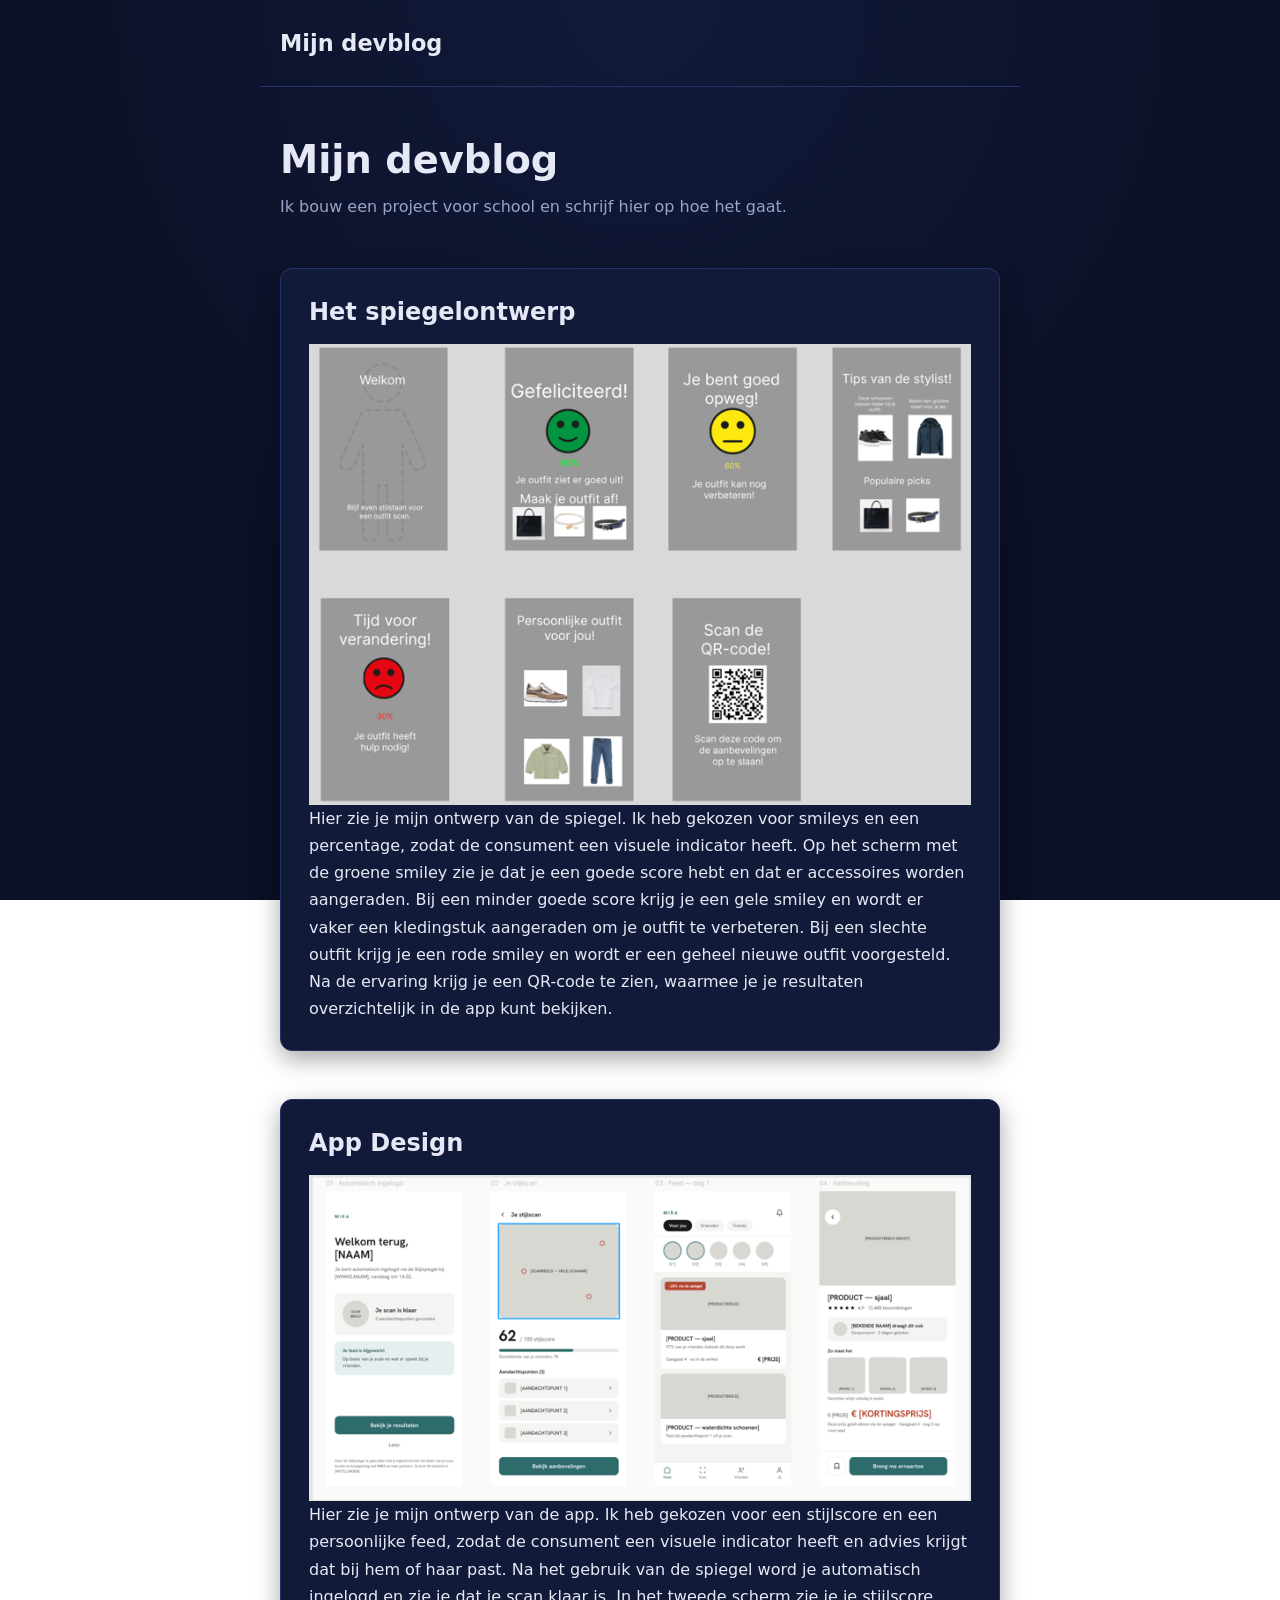
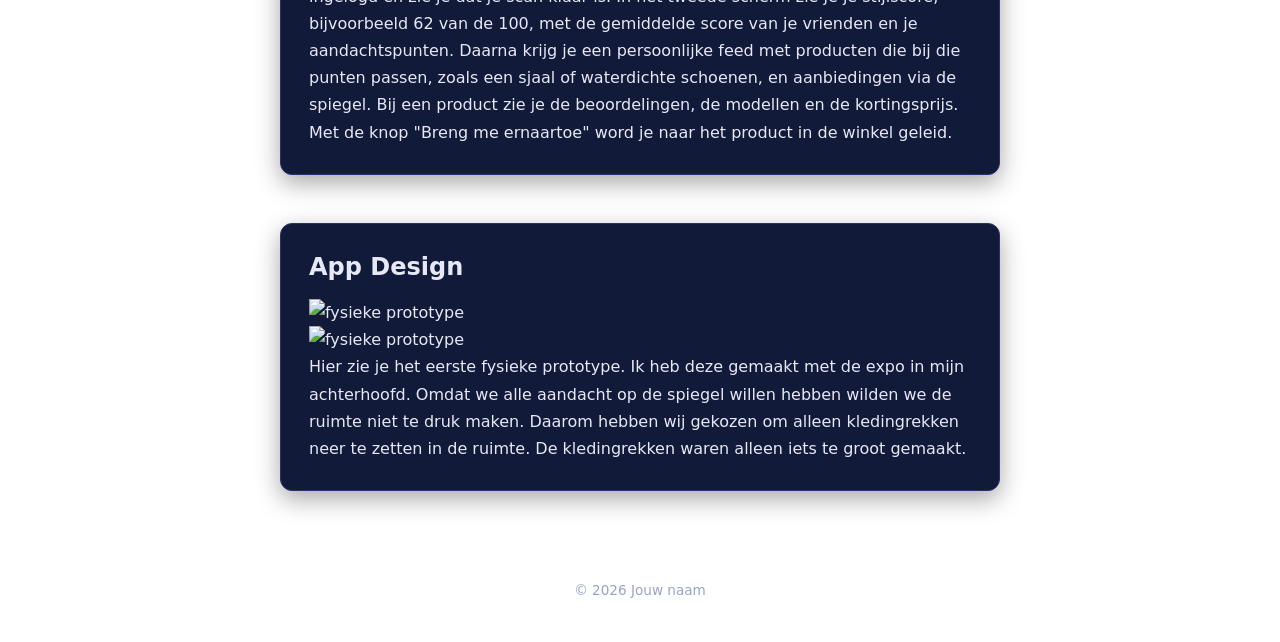
==== index.html @ 8f982e6b "Add app design section with prototype images Added a new section for app design with images and desc" ====
<!DOCTYPE html>
<html lang="nl">
<head>
  <meta charset="UTF-8">
  <meta name="viewport" content="width=device-width,initial-scale=1">
  <title>Mijn devblog</title>
  <link rel="stylesheet" href="style.css">
</head>
<body>
  <div class="topbar">
    <a class="site-title" href="index.html">Mijn devblog</a>
  </div>

  <div class="hero">
    <h1>Mijn devblog</h1>
    <p>Ik bouw een project voor school en schrijf hier op hoe het gaat.</p>
  </div>

  <main>
    <section class="blok">
      <div class="blok-tekst">
        <h2>Het spiegelontwerp</h2>
        <figure>
          <img src="../afbeeldingen/spiegelontwerp.png" alt="Ontwerp van de spiegel met smileys en een percentage" loading="lazy">
        </figure>
        <p>Hier zie je mijn ontwerp van de spiegel. Ik heb gekozen voor smileys en een percentage, zodat de consument een visuele indicator heeft. Op het scherm met de groene smiley zie je dat je een goede score hebt en dat er accessoires worden aangeraden. Bij een minder goede score krijg je een gele smiley en wordt er vaker een kledingstuk aangeraden om je outfit te verbeteren. Bij een slechte outfit krijg je een rode smiley en wordt er een geheel nieuwe outfit voorgesteld. Na de ervaring krijg je een QR-code te zien, waarmee je je resultaten overzichtelijk in de app kunt bekijken.</p>
      </div>
    </section>
  </main>
    <main>
    <section class="blok">
      <div class="blok-tekst">
        <h2>App Design</h2>
        <figure>
          <img src="../afbeeldingen/app-design.png" alt="Ontwerp van app" loading="lazy">
        </figure>
        <p>Hier zie je mijn ontwerp van de app. Ik heb gekozen voor een stijlscore en een persoonlijke feed, zodat de consument een visuele indicator heeft en advies krijgt dat bij hem of haar past.
          Na het gebruik van de spiegel word je automatisch ingelogd en zie je dat je scan klaar is. In het tweede scherm zie je je stijlscore, bijvoorbeeld 62 van de 100, met de gemiddelde score van je vrienden en je aandachtspunten. Daarna krijg je een persoonlijke feed met producten die bij die punten passen, zoals een sjaal of waterdichte schoenen, en aanbiedingen via de spiegel. Bij een product zie je de beoordelingen, de modellen en de kortingsprijs. Met de knop "Breng me ernaartoe" word je naar het product in de winkel geleid.</p>
      </div>
    </section>
  </main>
  <main>
    <section class="blok">
      <div class="blok-tekst">
        <h2>App Design</h2>
        <figure>
          <img src="../afbeeldingen/fyskiekeprototypen.jpg" alt="fysieke prototype" loading="lazy">
          <img src="../afbeeldingen/fyskiekeprototypen2.jpg" alt="fysieke prototype" loading="lazy">
        </figure>
        <p>Hier zie je het eerste fysieke prototype. Ik heb deze gemaakt met de expo in mijn achterhoofd. Omdat we alle aandacht op de spiegel willen hebben wilden we de ruimte niet te druk maken. Daarom hebben wij gekozen om alleen kledingrekken neer te zetten in de ruimte. De kledingrekken waren alleen iets te groot gemaakt.</p>
      </div>
    </section>
  </main>
  
  <footer>© 2026 Jouw naam</footer>
</body>
</html>
---- style.css ----
/* ===== Kleuren (pas hier je thema aan) ===== */
:root {
  --bg: #0b1026;
  --bg-soft: #121a3a;
  --border: #26336b;
  --text: #e6e9f5;
  --muted: #9aa4c7;
  --accent: #6c8cff;
  --accent-hover: #9bb1ff;
  --code-bg: #0a0f22;
  --radius: 12px;
  --shadow: 0 8px 24px rgba(0, 0, 0, 0.35);
}

/* ===== Basis ===== */
* {
  box-sizing: border-box;
}

body {
  margin: 0;
  font-family: "Segoe UI", system-ui, sans-serif;
  line-height: 1.7;
  color: var(--text);
  background: radial-gradient(circle at top, var(--bg-soft), var(--bg) 60%) fixed;
}

a {
  color: var(--accent);
  transition: color 0.2s;
}

a:hover {
  color: var(--accent-hover);
}

h1,
h2 {
  line-height: 1.3;
}

h2 {
  margin-top: 3rem;
  padding-bottom: 0.4rem;
  border-bottom: 1px solid var(--border);
}

main {
  max-width: 760px;
  margin: 2rem auto;
  padding: 0 1.25rem;
}

.date {
  color: var(--muted);
  font-size: 0.85rem;
}

/* ===== Header en footer ===== */
.topbar {
  max-width: 760px;
  margin: 0 auto;
  padding: 1.5rem 1.25rem;
  border-bottom: 1px solid var(--border);
}

.site-title {
  font-size: 1.4rem;
  font-weight: 700;
  color: var(--text);
  text-decoration: none;
}

footer {
  padding: 2.5rem 1rem;
  text-align: center;
  color: var(--muted);
  font-size: 0.85rem;
}

/* ===== Startpagina ===== */
.hero {
  max-width: 760px;
  margin: 3rem auto 1rem;
  padding: 0 1.25rem;
}

.hero h1 {
  margin: 0 0 0.5rem;
  font-size: 2.4rem;
}

.hero p {
  margin: 0;
  color: var(--muted);
}

.postlist {
  max-width: 760px;
  margin: 0 auto;
  padding: 0 1.25rem;
}

.item {
  display: block;
  padding: 1.6rem 0;
  border-bottom: 1px solid var(--border);
  color: var(--text);
  text-decoration: none;
}

.item h2 {
  margin: 0.2rem 0 0.4rem;
  padding: 0;
  border: 0;
  font-size: 1.5rem;
  transition: color 0.2s;
}

.item:hover h2 {
  color: var(--accent-hover);
}

.item p {
  margin: 0;
  color: var(--muted);
}

/* ===== Artikel ===== */
article {
  font-size: 1.1rem;
  line-height: 1.85;
}

article h1 {
  margin: 0.3rem 0 1rem;
  font-size: 2.2rem;
}

article p {
  margin: 1.2rem 0;
}

/* ===== Foto's ===== */
figure {
  margin: 2.5rem 0;
}

figure img {
  display: block;
  width: 100%;
  border: 1px solid var(--border);
  border-radius: var(--radius);
  box-shadow: var(--shadow);
}

figcaption {
  margin-top: 0.6rem;
  text-align: center;
  font-size: 0.85rem;
  font-style: italic;
  color: var(--muted);
}

/* ===== Code en citaten ===== */
code {
  padding: 0.15em 0.4em;
  background: var(--code-bg);
  border-radius: 6px;
  color: #a9c1ff;
  font-family: Consolas, monospace;
  font-size: 0.9em;
}

pre {
  padding: 1rem;
  overflow-x: auto;
  background: var(--code-bg);
  border: 1px solid var(--border);
  border-radius: var(--radius);
}

pre code {
  padding: 0;
  background: none;
}

blockquote {
  margin: 1.5rem 0;
  padding: 0.5rem 1.2rem;
  background: var(--bg-soft);
  border-left: 4px solid var(--accent);
  border-radius: 0 var(--radius) var(--radius) 0;
  color: var(--muted);
}
.blok {
  max-width: 760px;
  margin: 3rem auto;
  background: var(--bg-soft);
  border: 1px solid var(--border);
  border-radius: var(--radius);
  box-shadow: var(--shadow);
  overflow: hidden;
}

.blok figure {
  margin: 0;
}

.blok figure img {
  display: block;
  max-width: 100%
  width: 100%;
  height: auto;
  border: 0;
  border-radius: 0;
  box-shadow: none;
}

.blok-tekst {
  padding: 1.75rem;
}

.blok-tekst h2 {
  margin: 0 0 1rem;
  padding-bottom: 0;
  border-bottom: 0;
}

.blok-tekst p {
  margin: 0;
}
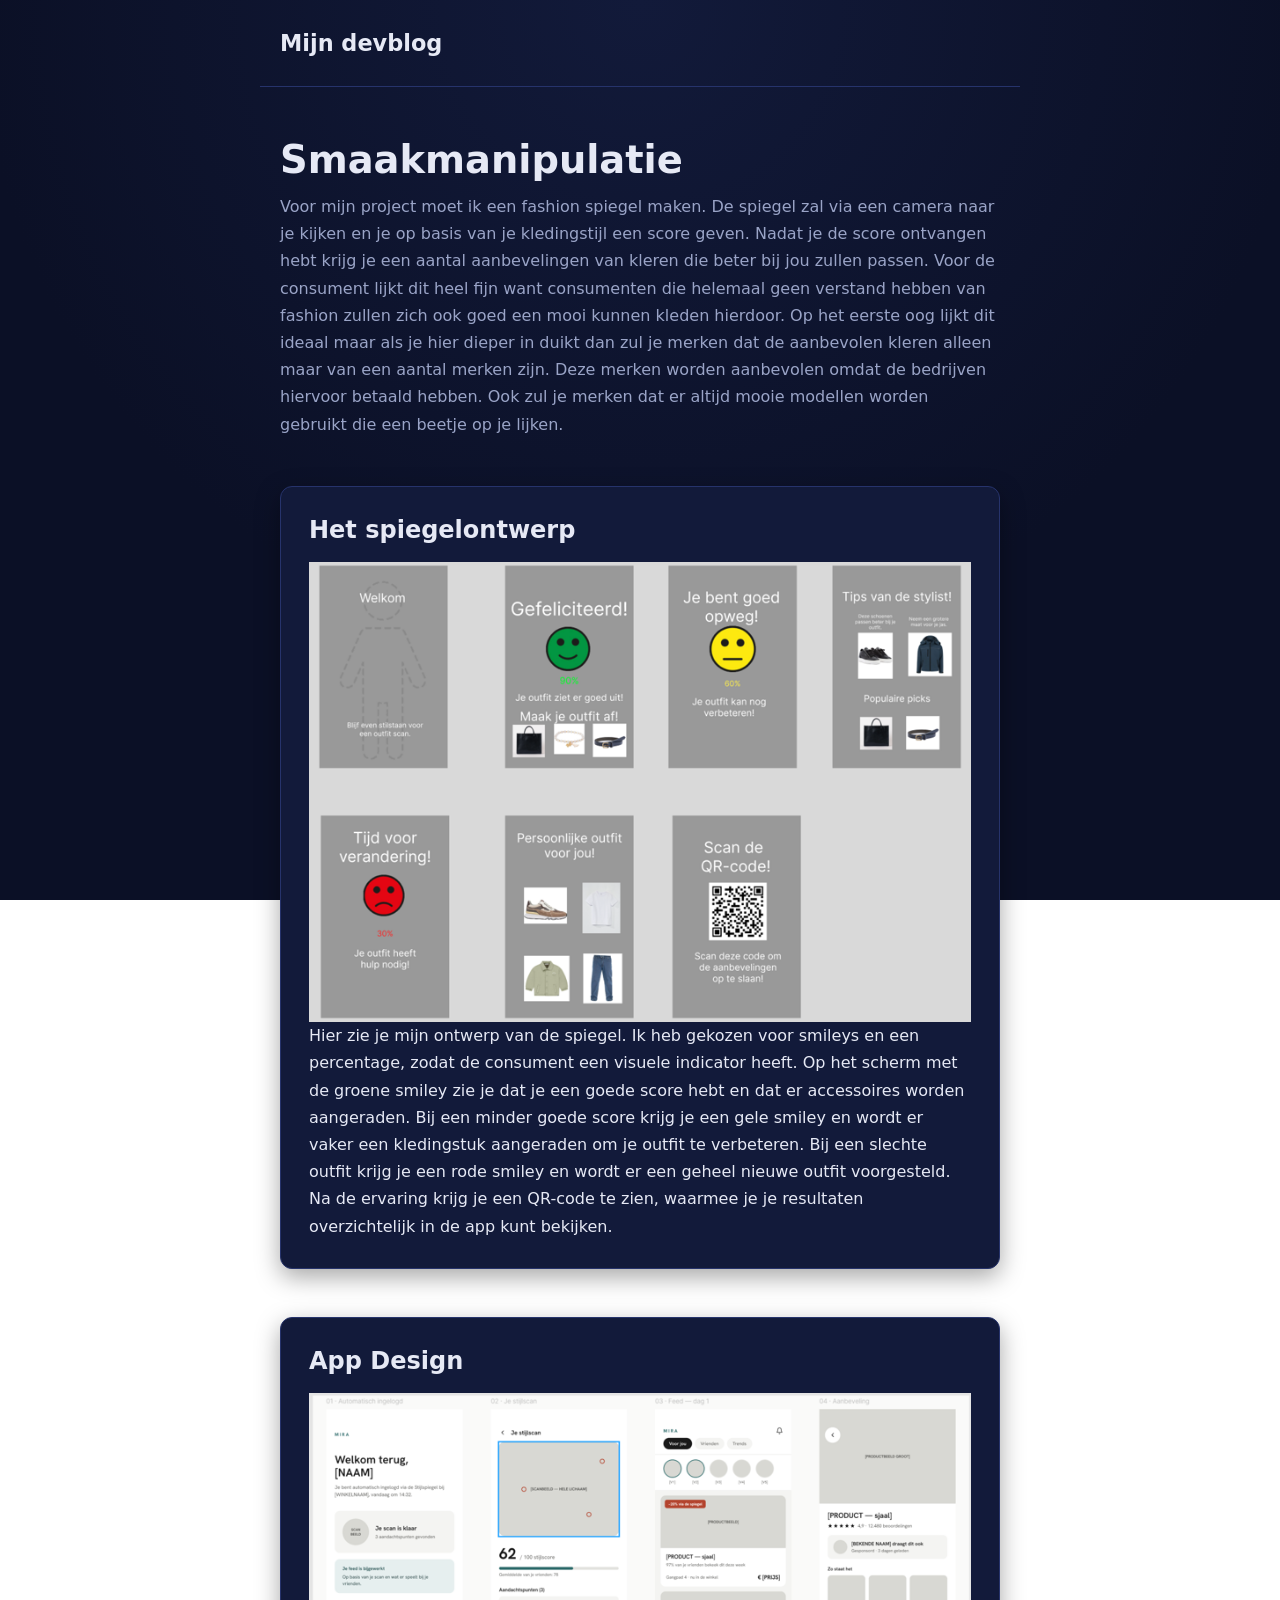
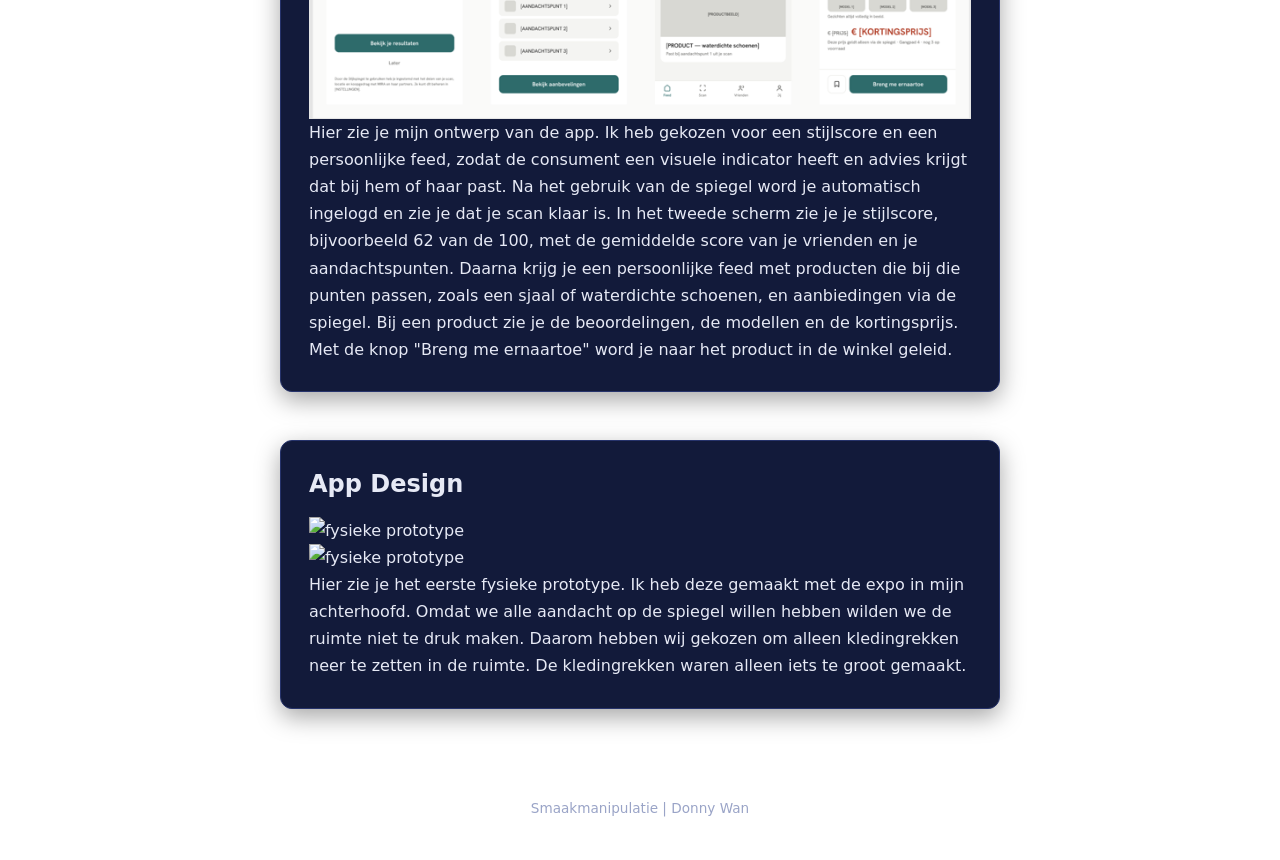
==== commit 95130bce: "Revise title and content for project description Updated the title, main heading, and footer to refl" ====
--- a/index.html
+++ b/index.html
@@ -3,7 +3,7 @@
 <head>
   <meta charset="UTF-8">
   <meta name="viewport" content="width=device-width,initial-scale=1">
-  <title>Mijn devblog</title>
+  <title>Mijn devlog</title>
   <link rel="stylesheet" href="style.css">
 </head>
 <body>
@@ -12,8 +12,8 @@
   </div>
 
   <div class="hero">
-    <h1>Mijn devblog</h1>
-    <p>Ik bouw een project voor school en schrijf hier op hoe het gaat.</p>
+    <h1>Smaakmanipulatie</h1>
+    <p>Voor mijn project moet ik een fashion spiegel maken. De spiegel zal via een camera naar je kijken en je op basis van je kledingstijl een score geven. Nadat je de score ontvangen hebt krijg je een aantal aanbevelingen van kleren die beter bij jou zullen passen. Voor de consument lijkt dit heel fijn want consumenten die helemaal geen verstand hebben van fashion zullen zich ook goed een mooi kunnen kleden hierdoor. Op het eerste oog lijkt dit ideaal maar als je hier dieper in duikt dan zul je merken dat de aanbevolen kleren alleen maar van een aantal merken zijn. Deze merken worden aanbevolen omdat de bedrijven hiervoor betaald hebben. Ook zul je merken dat er altijd mooie modellen worden gebruikt die een beetje op je lijken.</p>
   </div>
 
   <main>
@@ -52,6 +52,6 @@
     </section>
   </main>
   
-  <footer>© 2026 Jouw naam</footer>
+  <footer>Smaakmanipulatie | Donny Wan</footer>
 </body>
 </html>
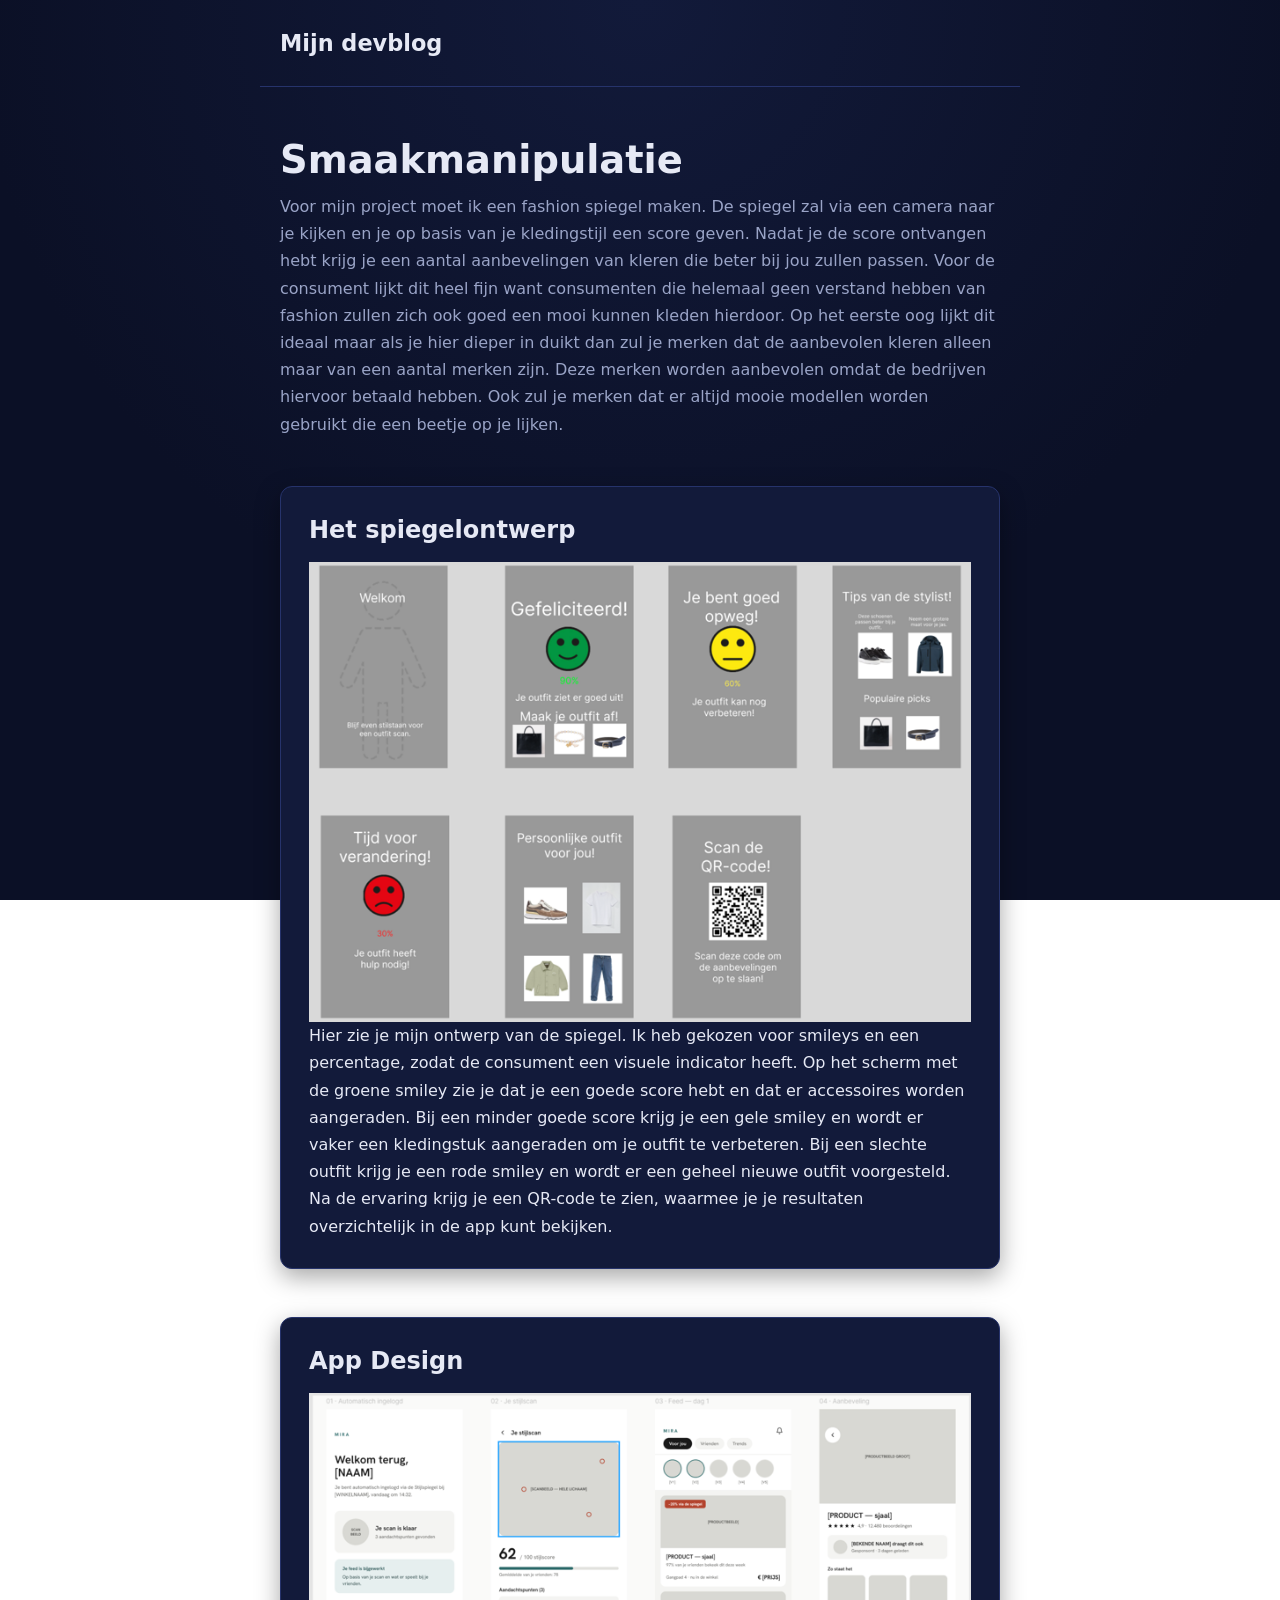
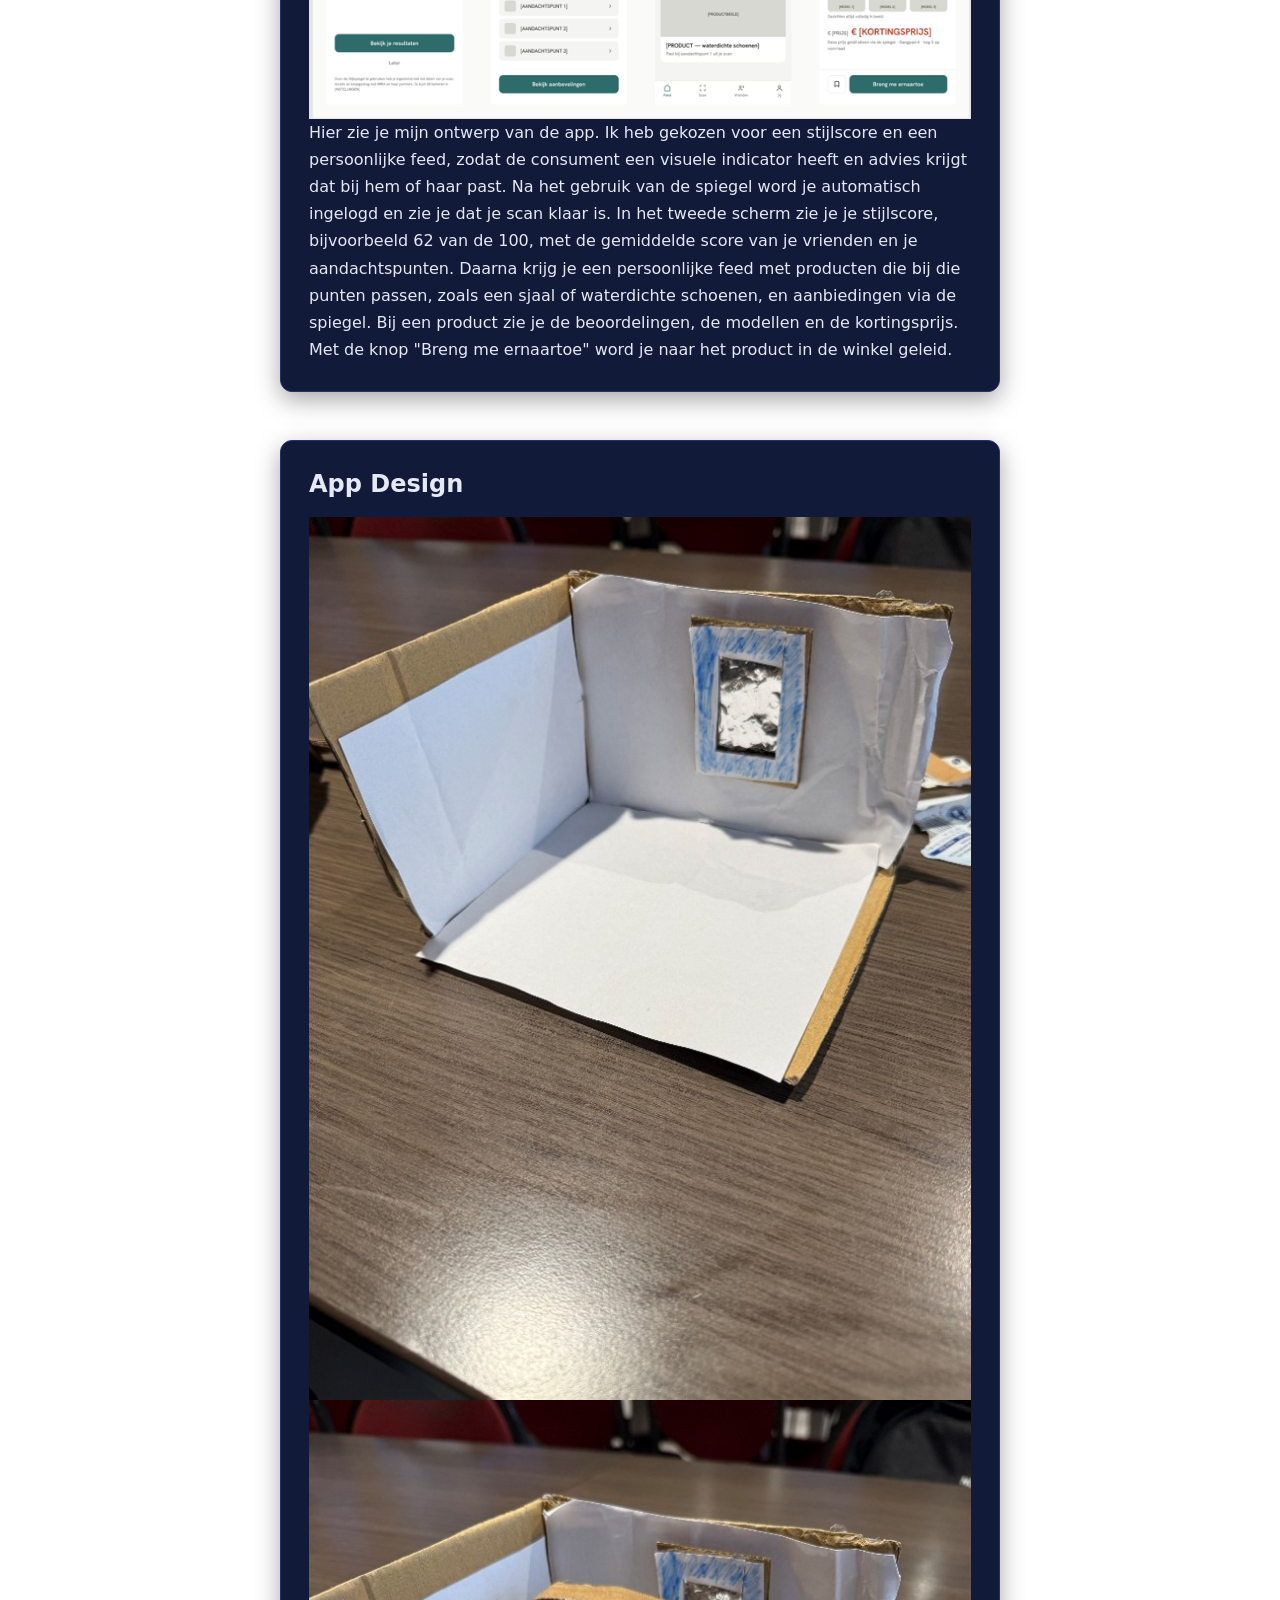
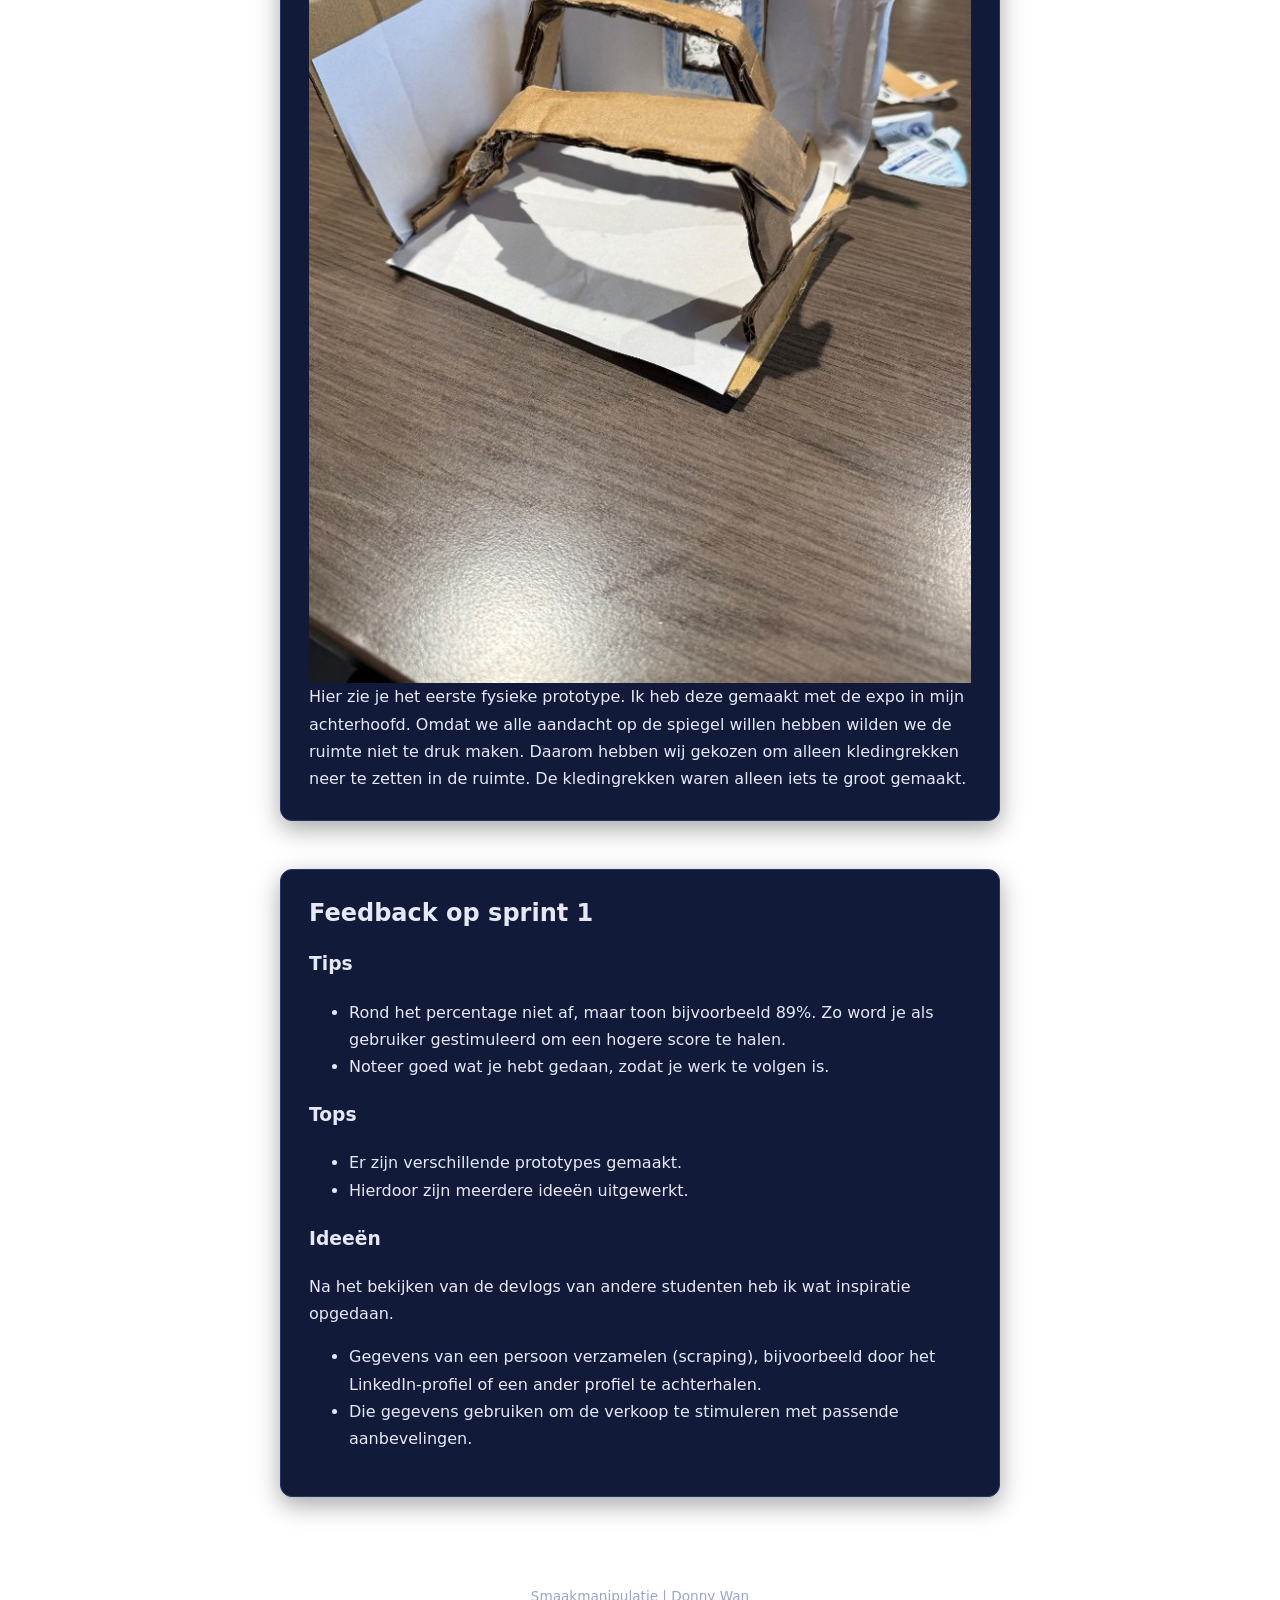
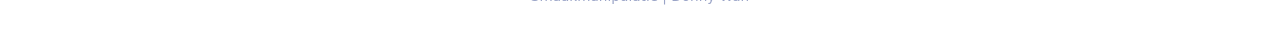
==== commit 1e92daec: "Add feedback section and update images in index.html" ====
--- a/index.html
+++ b/index.html
@@ -44,10 +44,36 @@
       <div class="blok-tekst">
         <h2>App Design</h2>
         <figure>
-          <img src="../afbeeldingen/fyskiekeprototypen.jpg" alt="fysieke prototype" loading="lazy">
-          <img src="../afbeeldingen/fyskiekeprototypen2.jpg" alt="fysieke prototype" loading="lazy">
+          <img src="../afbeeldingen/fysieke-prototype.jpg" alt="fysieke prototype" loading="lazy">
+          <img src="../afbeeldingen/fysieke-prototype2.jpg" alt="fysieke prototype" loading="lazy">
         </figure>
         <p>Hier zie je het eerste fysieke prototype. Ik heb deze gemaakt met de expo in mijn achterhoofd. Omdat we alle aandacht op de spiegel willen hebben wilden we de ruimte niet te druk maken. Daarom hebben wij gekozen om alleen kledingrekken neer te zetten in de ruimte. De kledingrekken waren alleen iets te groot gemaakt.</p>
+      </div>
+    </section>
+  </main>
+  <main>
+    <section class="blok">
+      <div class="blok-tekst">
+        <h2>Feedback op sprint 1</h2>
+
+        <h3>Tips</h3>
+        <ul>
+          <li>Rond het percentage niet af, maar toon bijvoorbeeld 89%. Zo word je als gebruiker gestimuleerd om een hogere score te halen.</li>
+          <li>Noteer goed wat je hebt gedaan, zodat je werk te volgen is.</li>
+        </ul>
+    
+        <h3>Tops</h3>
+        <ul>
+          <li>Er zijn verschillende prototypes gemaakt.</li>
+          <li>Hierdoor zijn meerdere ideeën uitgewerkt.</li>
+        </ul>
+    
+        <h3>Ideeën</h3>
+        <p>Na het bekijken van de devlogs van andere studenten heb ik wat inspiratie opgedaan.</p>
+        <ul>
+          <li>Gegevens van een persoon verzamelen (scraping), bijvoorbeeld door het LinkedIn-profiel of een ander profiel te achterhalen.</li>
+          <li>Die gegevens gebruiken om de verkoop te stimuleren met passende aanbevelingen.</li>
+        </ul>
       </div>
     </section>
   </main>
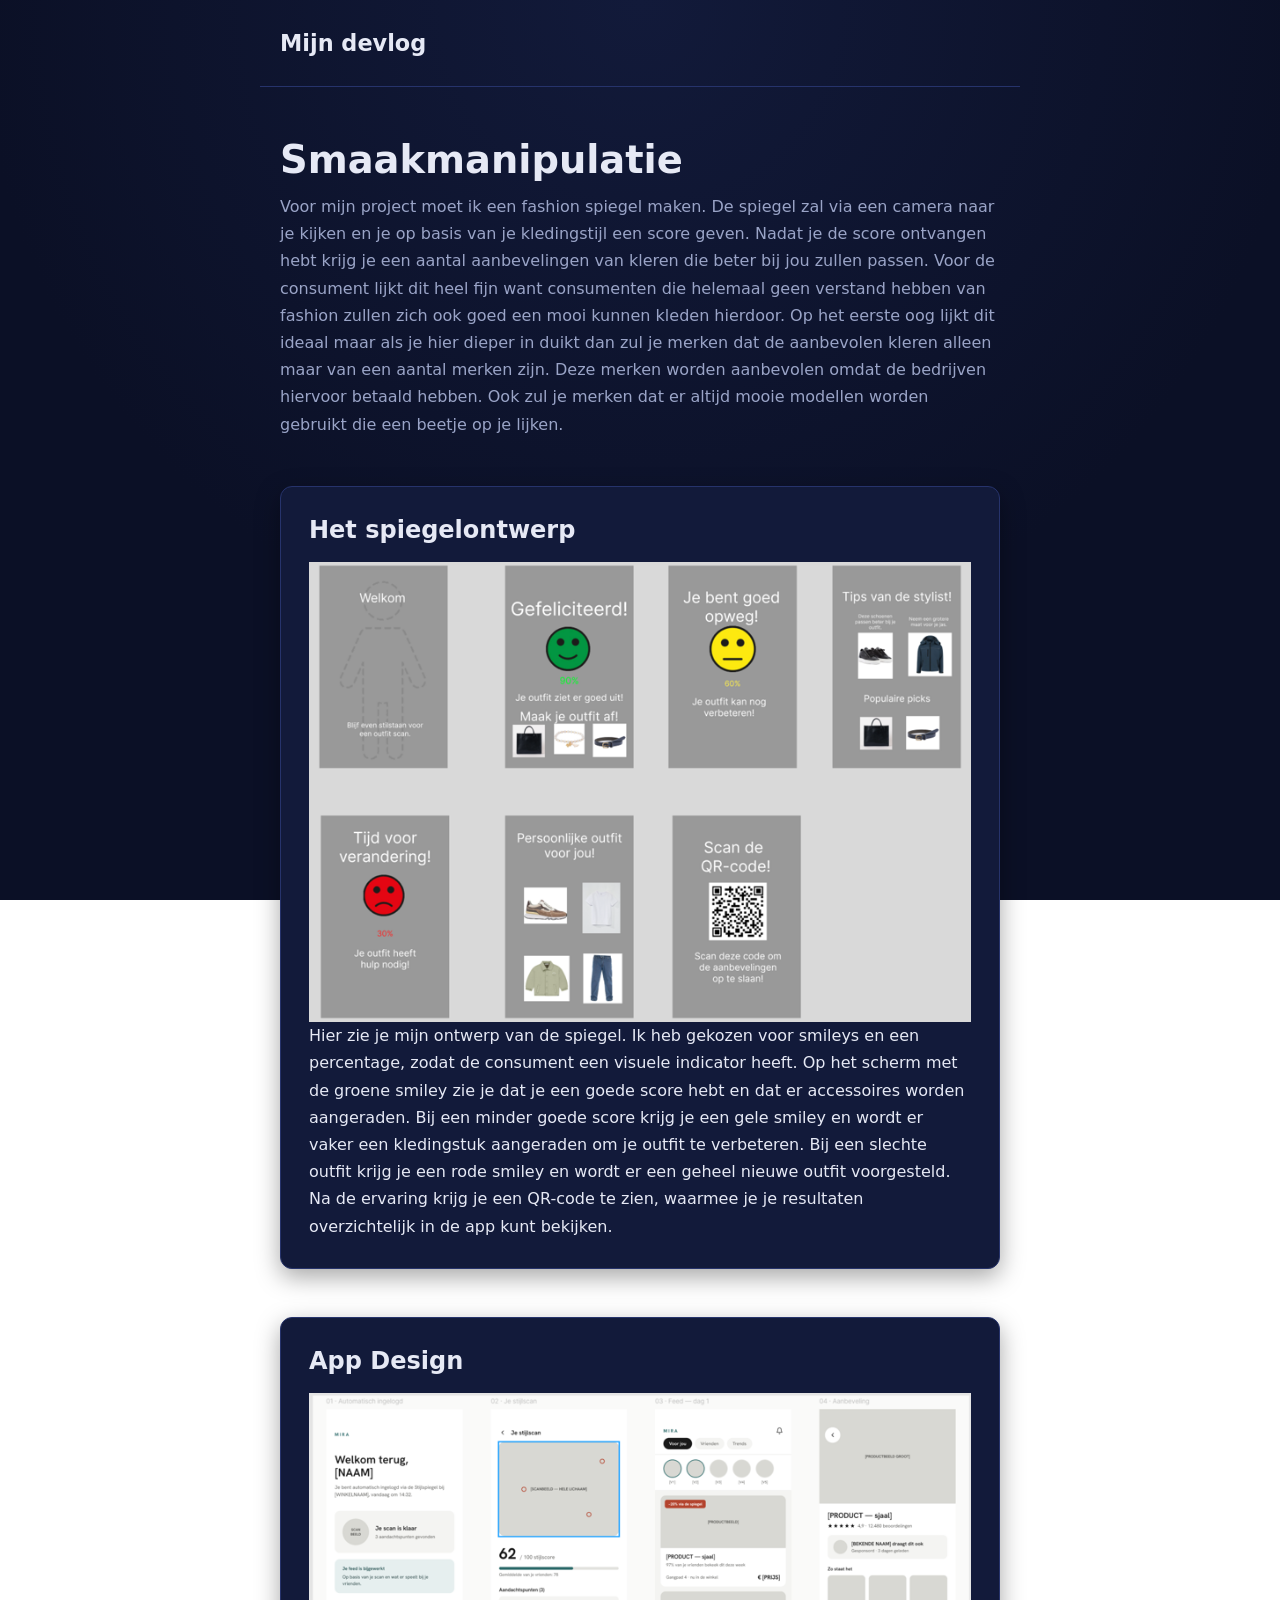
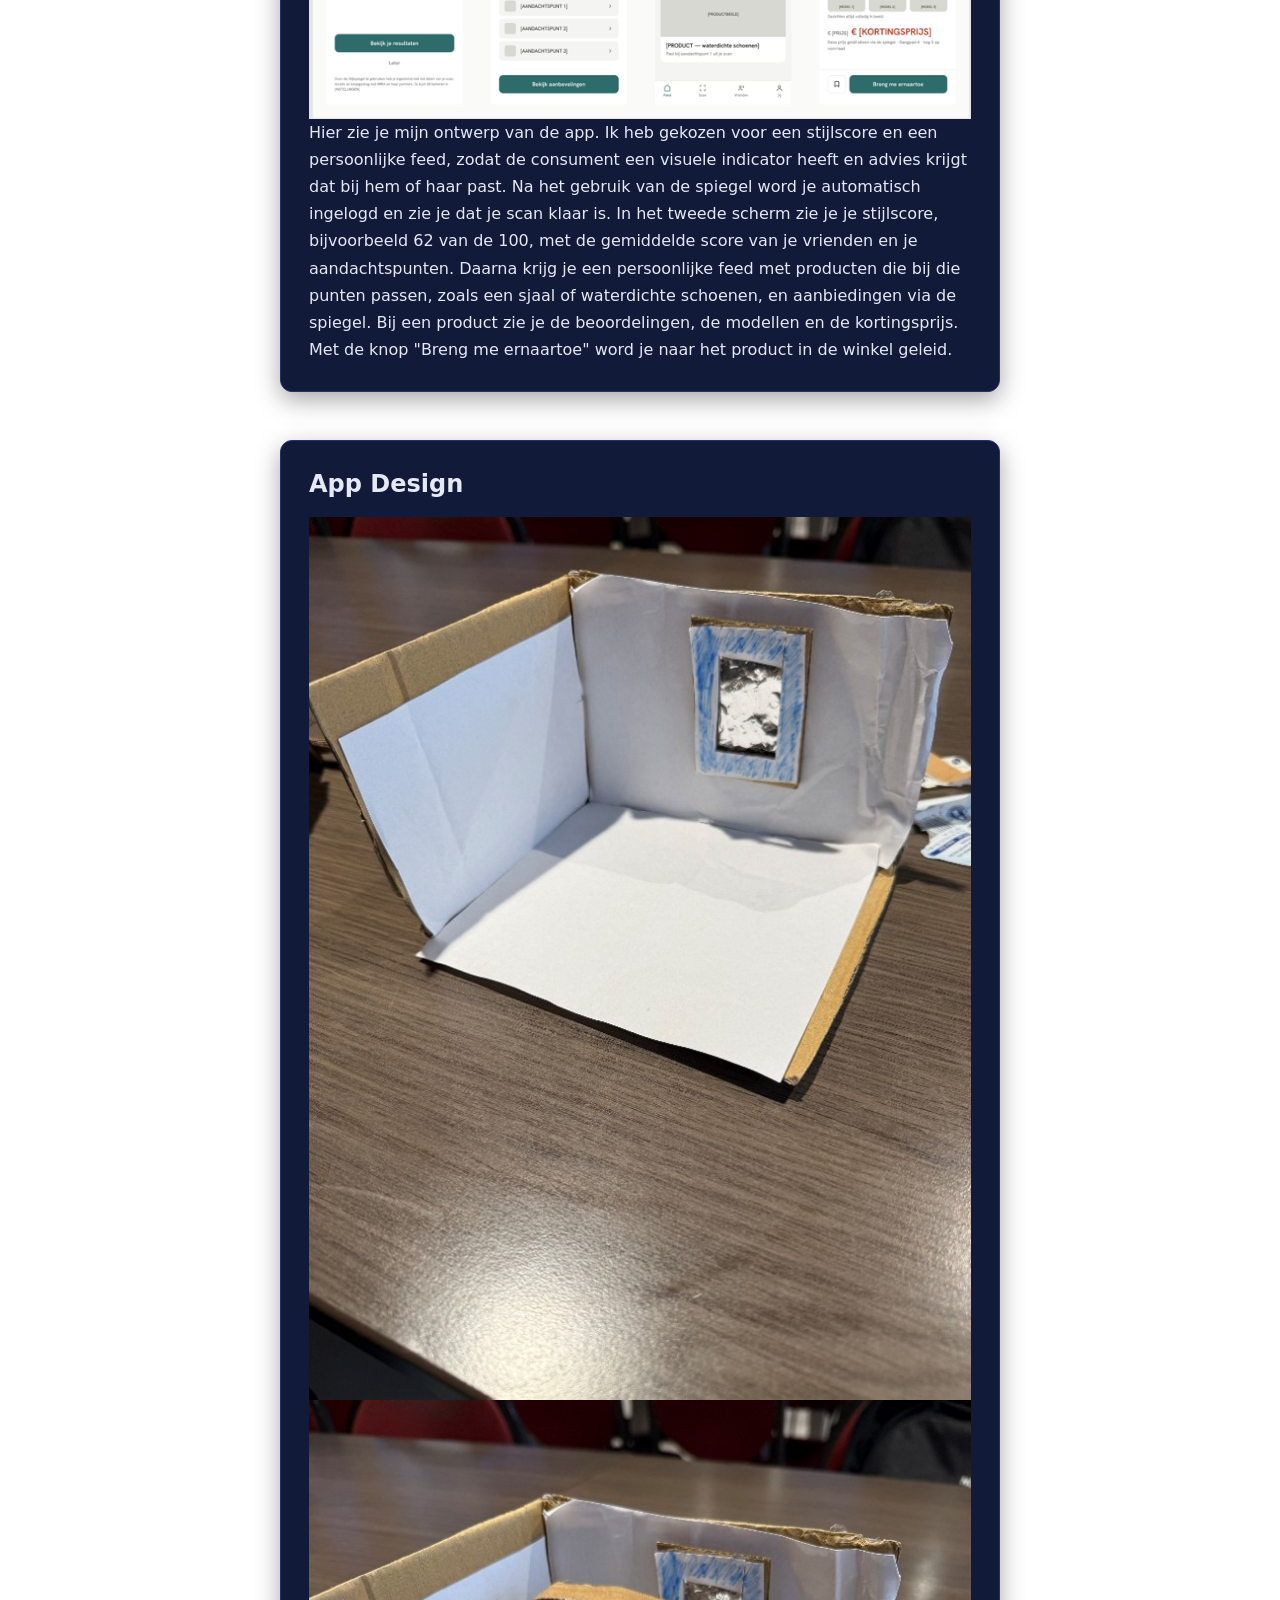
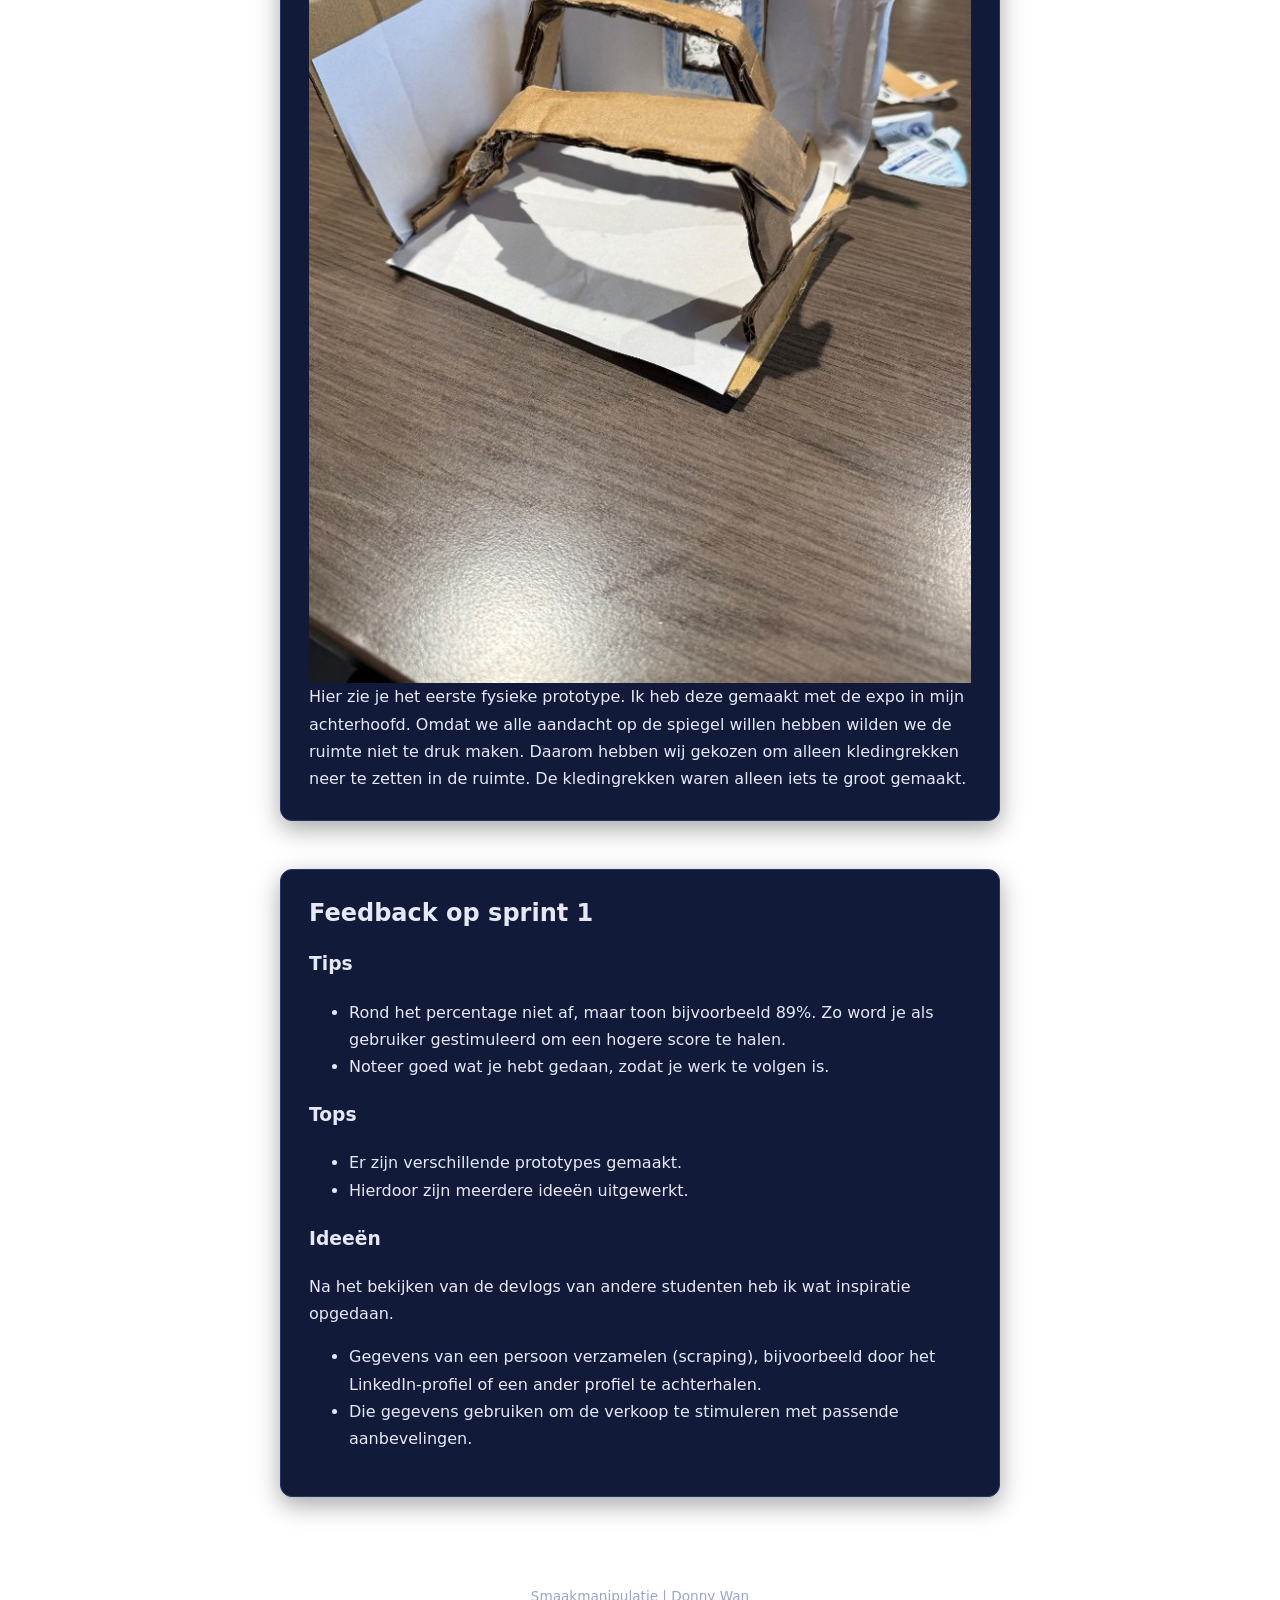
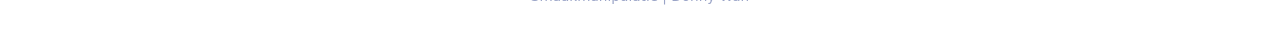
==== commit fab9398a: "Change site title from 'devblog' to 'devlog'" ====
--- a/index.html
+++ b/index.html
@@ -8,7 +8,7 @@
 </head>
 <body>
   <div class="topbar">
-    <a class="site-title" href="index.html">Mijn devblog</a>
+    <a class="site-title" href="index.html">Mijn devlog</a>
   </div>
 
   <div class="hero">
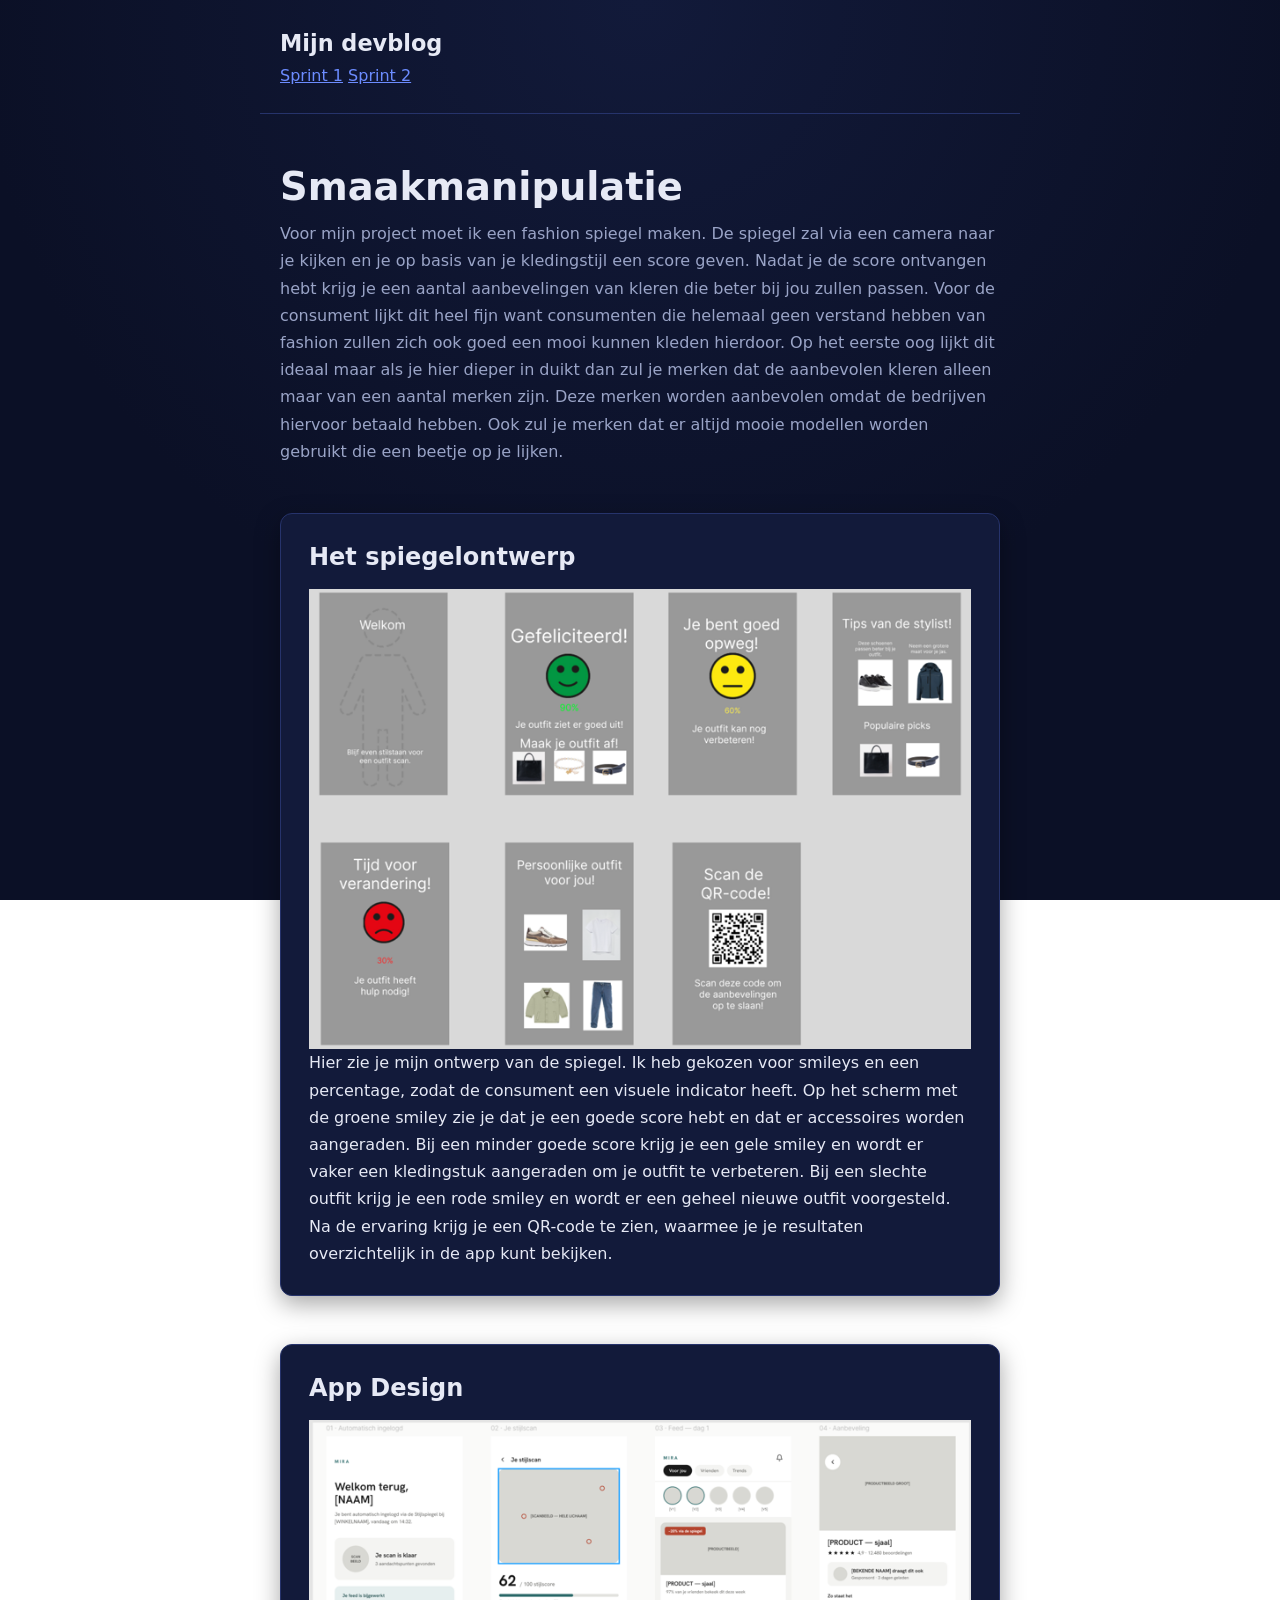
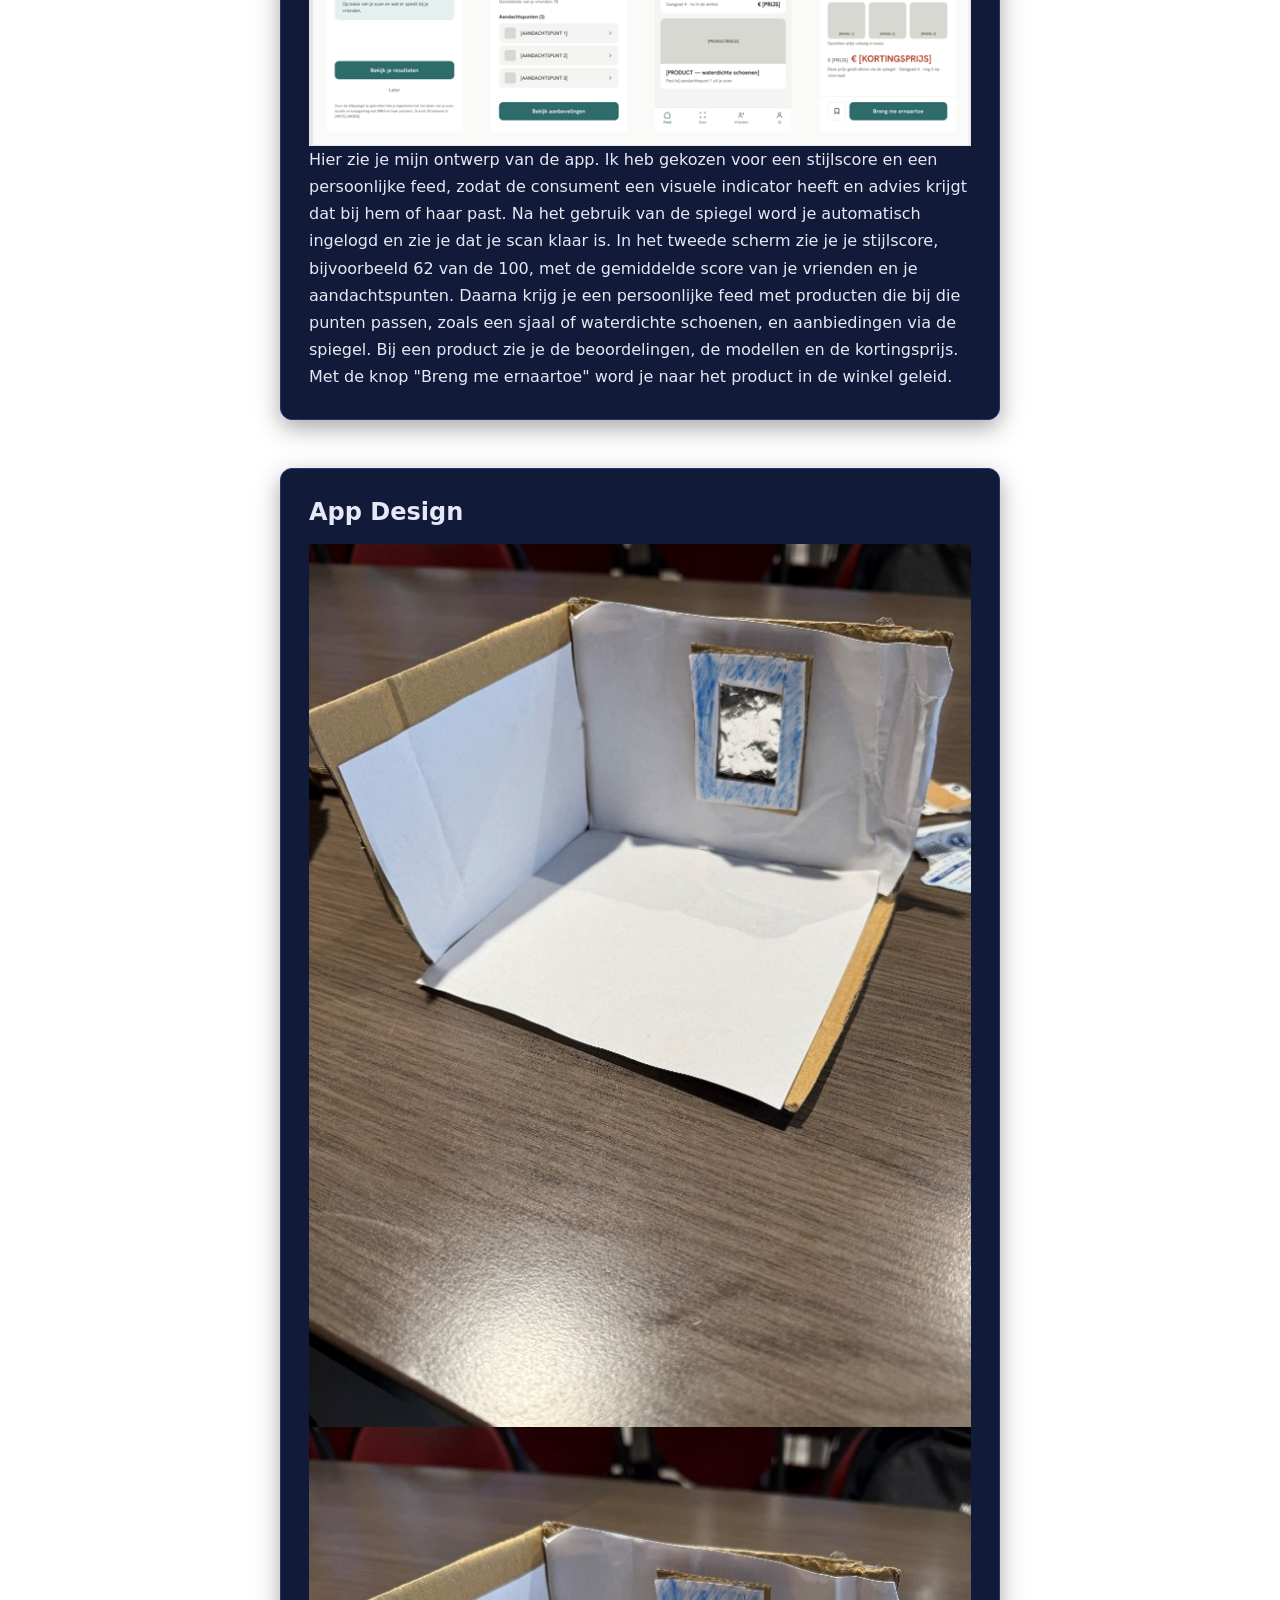
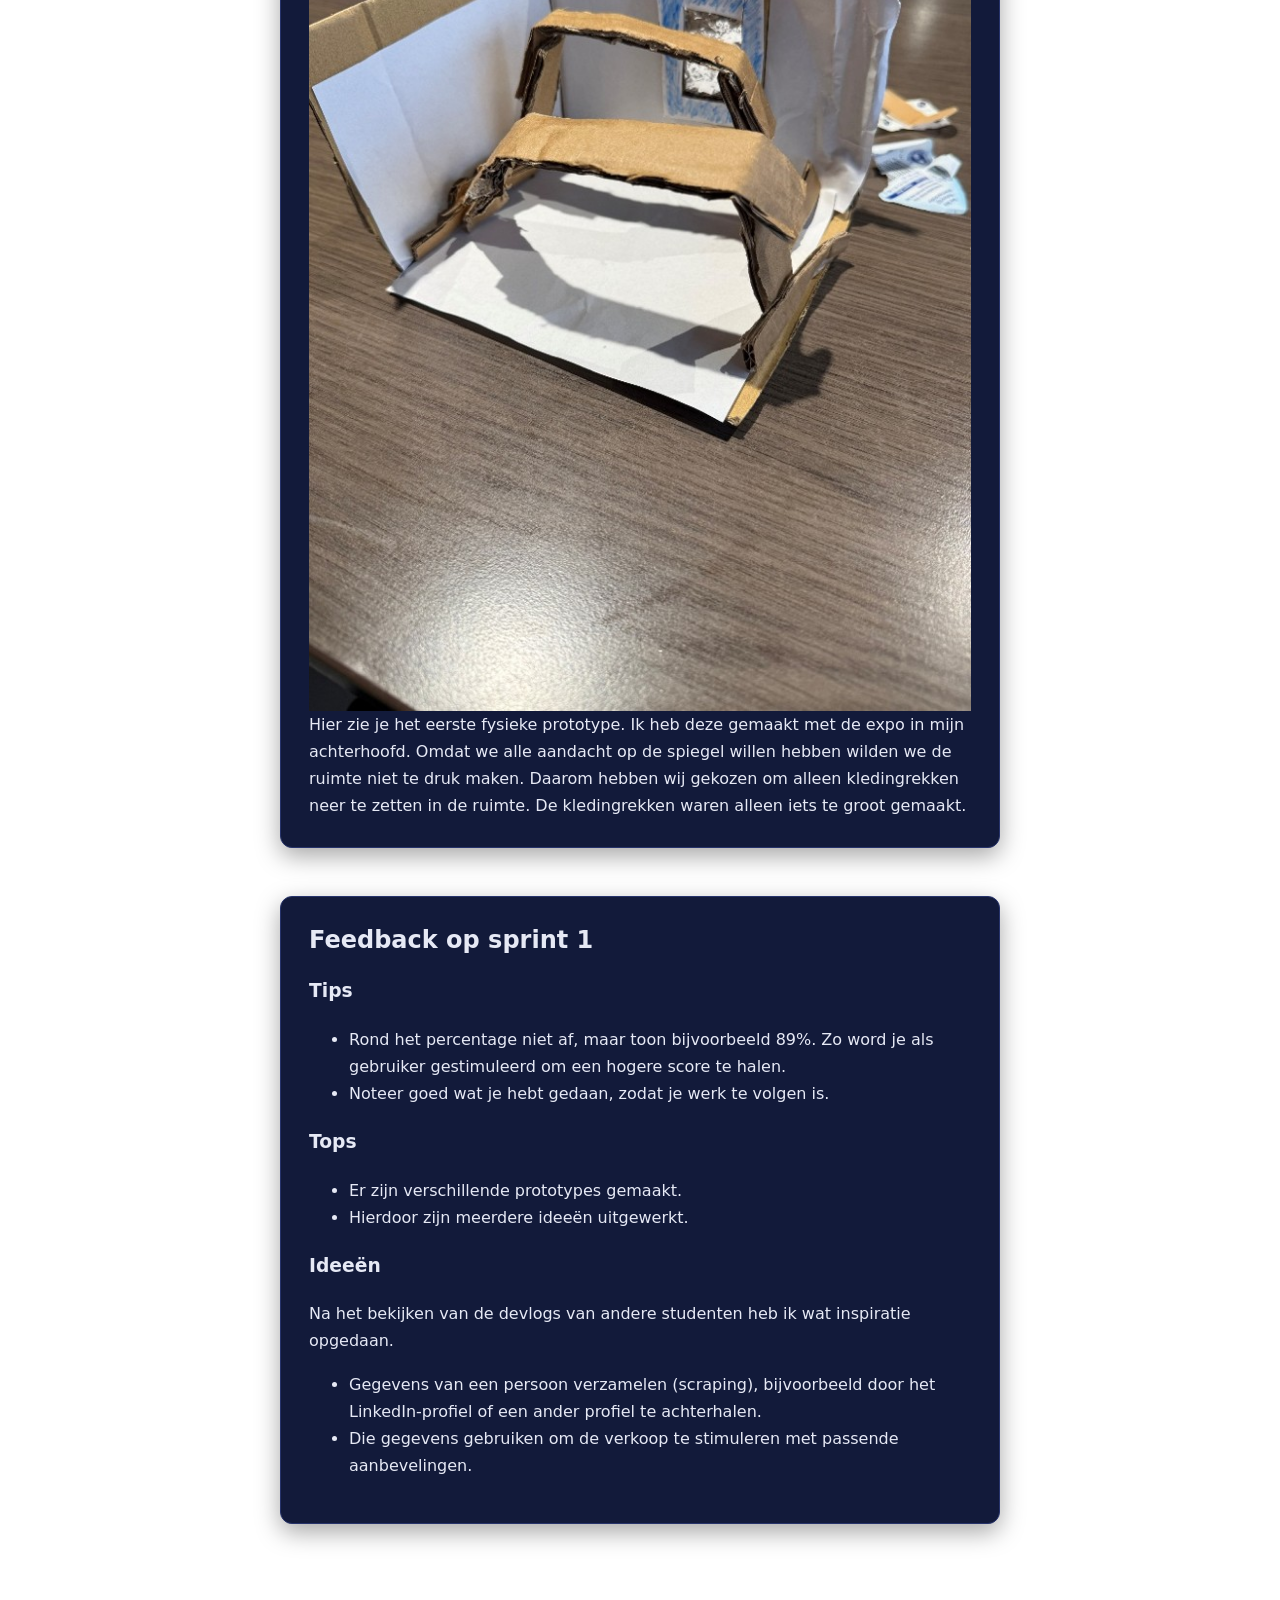
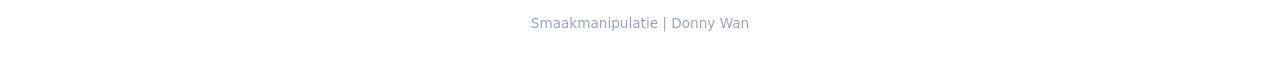
==== commit 9f92c221: "Refactor topbar to header with navigation links Replaced the topbar div with a header element and ad" ====
--- a/index.html
+++ b/index.html
@@ -7,9 +7,13 @@
   <link rel="stylesheet" href="style.css">
 </head>
 <body>
-  <div class="topbar">
-    <a class="site-title" href="index.html">Mijn devlog</a>
-  </div>
+<header class="topbar">
+  <a class="site-title" href="index.html">Mijn devblog</a>
+  <nav class="tabs">
+    <a href="index.html" class="active">Sprint 1</a>
+    <a href="sprint2.html">Sprint 2</a>
+  </nav>
+</header>
 
   <div class="hero">
     <h1>Smaakmanipulatie</h1>
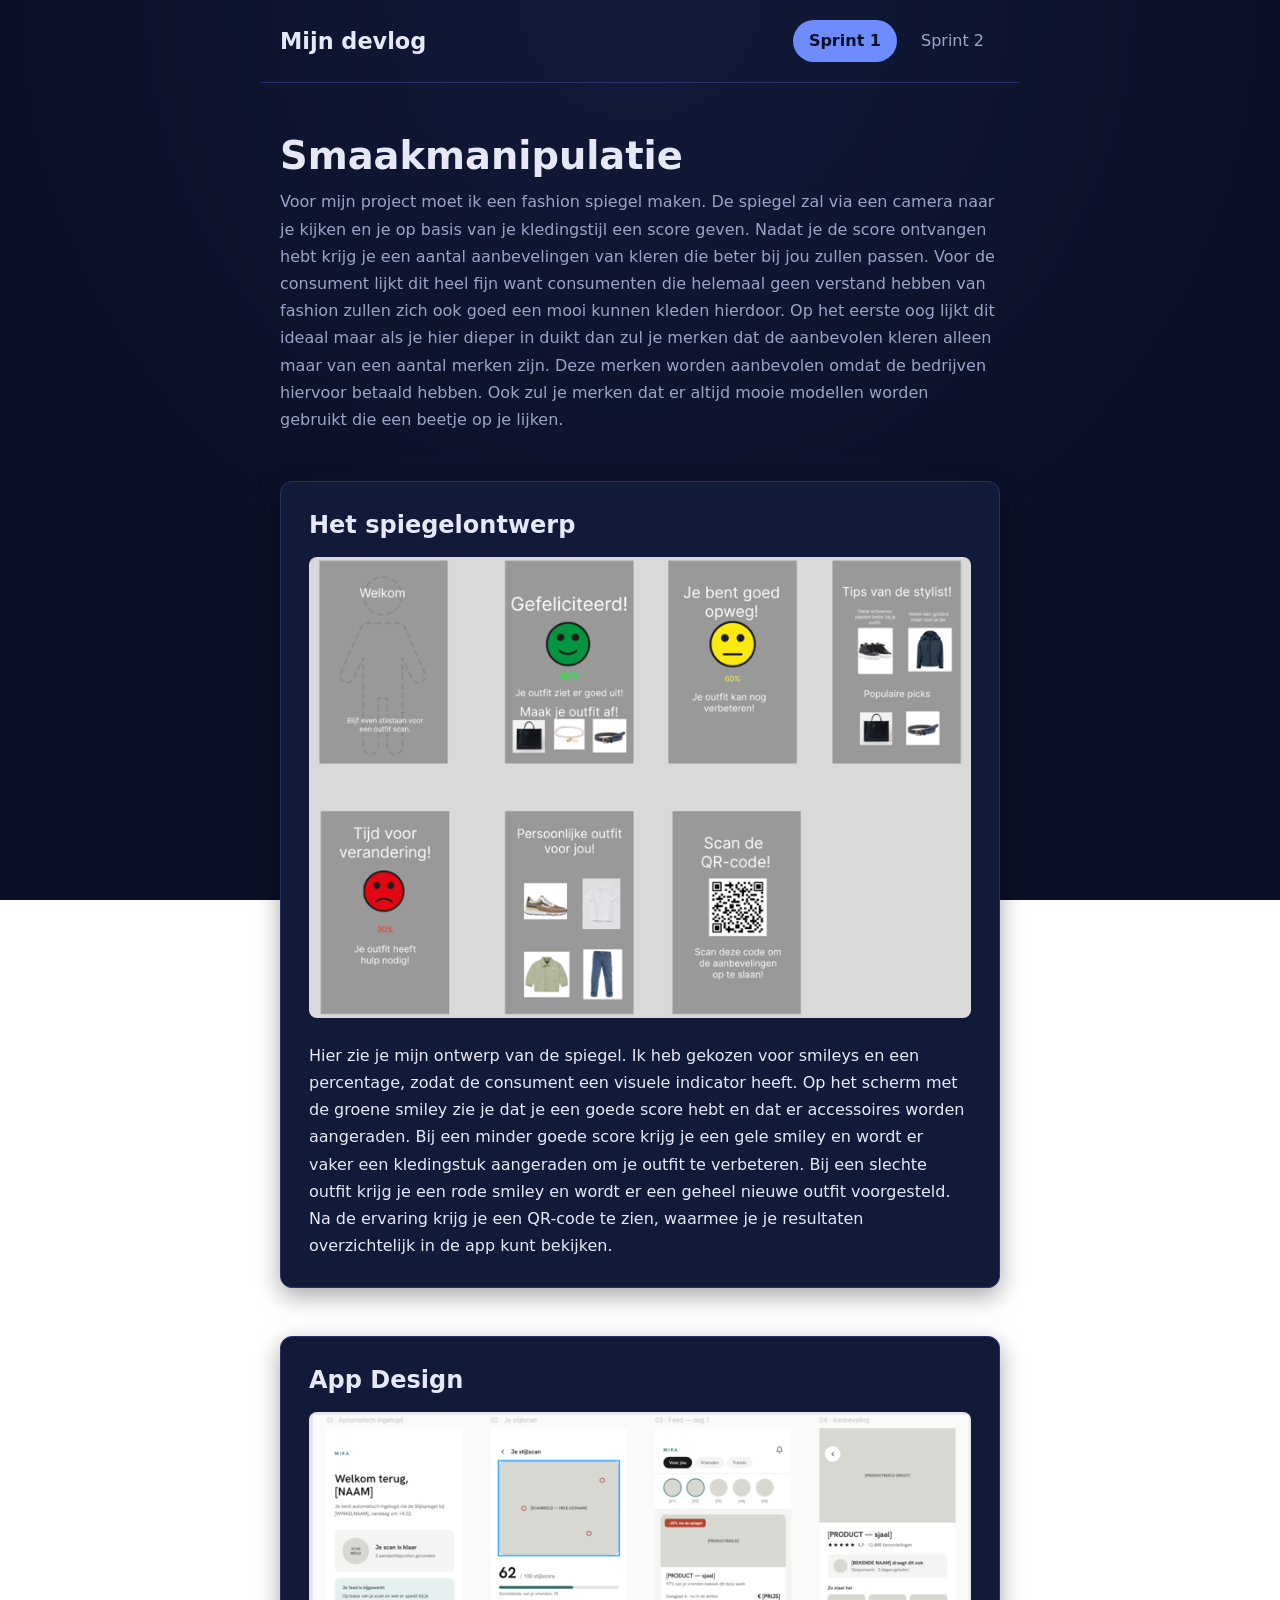
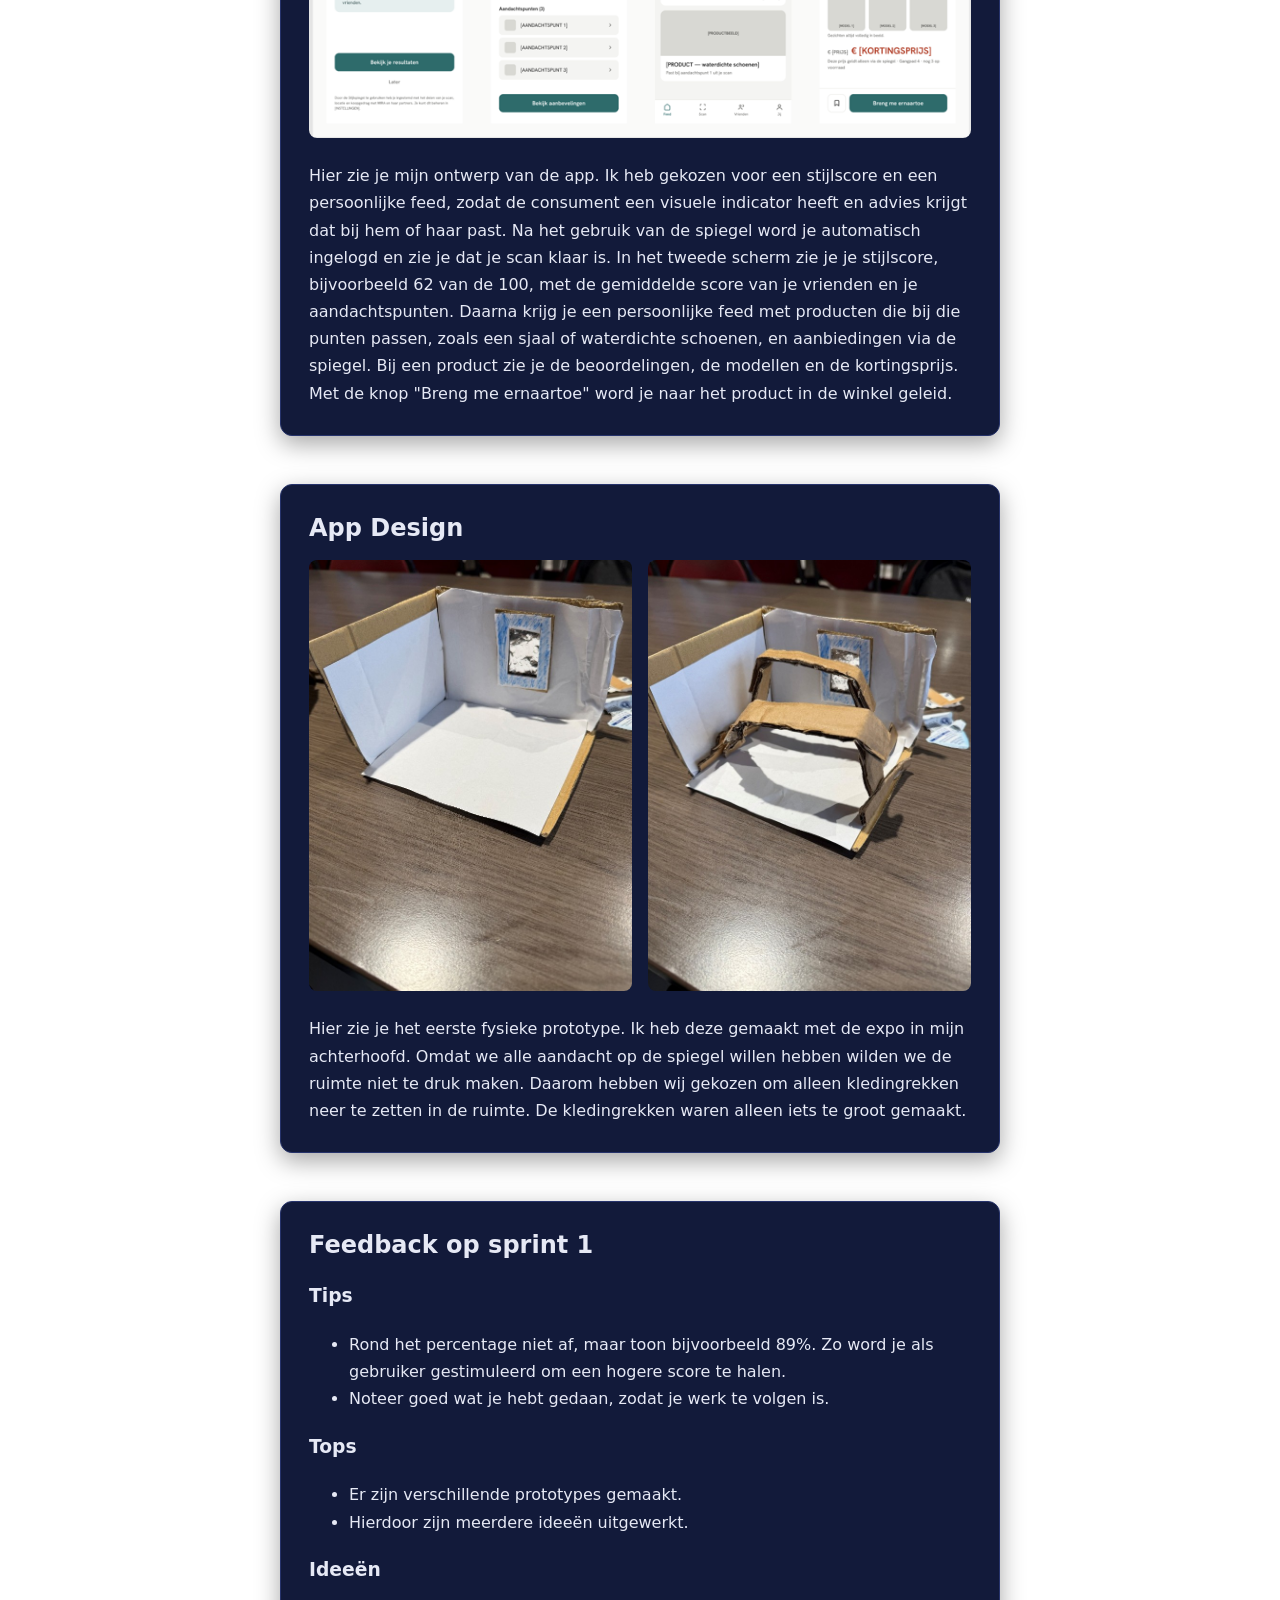
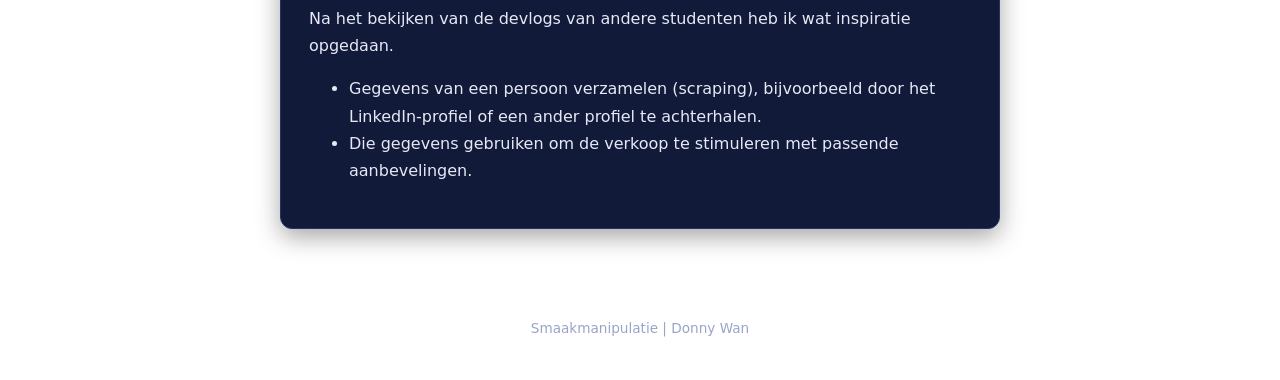
==== commit 967e26f1: "Change site title from 'devblog' to 'devlog'" ====
--- a/index.html
+++ b/index.html
@@ -8,7 +8,7 @@
 </head>
 <body>
 <header class="topbar">
-  <a class="site-title" href="index.html">Mijn devblog</a>
+  <a class="site-title" href="index.html">Mijn devlog</a>
   <nav class="tabs">
     <a href="index.html" class="active">Sprint 1</a>
     <a href="sprint2.html">Sprint 2</a>
--- a/style.css
+++ b/style.css
@@ -58,10 +58,40 @@
 
 /* ===== Header en footer ===== */
 .topbar {
+  display: flex;
+  justify-content: space-between;
+  align-items: center;
+  flex-wrap: wrap;
+  gap: 0.75rem;
   max-width: 760px;
   margin: 0 auto;
-  padding: 1.5rem 1.25rem;
+  padding: 1.25rem;
   border-bottom: 1px solid var(--border);
+}
+
+.tabs {
+  display: flex;
+  gap: 0.5rem;
+}
+
+.tabs a {
+  padding: 0.45rem 1rem;
+  border-radius: 999px;
+  color: var(--muted);
+  text-decoration: none;
+  font-weight: 500;
+  transition: background 0.2s, color 0.2s;
+}
+
+.tabs a:hover {
+  color: var(--text);
+  background: var(--bg-soft);
+}
+
+.tabs a.active {
+  background: var(--accent);
+  color: var(--bg);
+  font-weight: 600;
 }
 
 .site-title {
@@ -193,6 +223,7 @@
   border-radius: 0 var(--radius) var(--radius) 0;
   color: var(--muted);
 }
+
 .blok {
   max-width: 760px;
   margin: 3rem auto;
@@ -209,7 +240,7 @@
 
 .blok figure img {
   display: block;
-  max-width: 100%
+  max-width: 100%;
   width: 100%;
   height: auto;
   border: 0;
@@ -230,3 +261,27 @@
 .blok-tekst p {
   margin: 0;
 }
+
+.blok-tekst figure {
+  display: flex;
+  gap: 1rem;
+  margin: 0 0 1.5rem;
+}
+
+.blok-tekst figure img {
+  flex: 1 1 0;
+  min-width: 0;
+  width: 50%;
+  height: auto;
+  border-radius: 8px;
+}
+
+@media (max-width: 600px) {
+  .blok-tekst figure {
+    flex-direction: column;
+  }
+
+  .blok-tekst figure img {
+    width: 100%;
+  }
+}
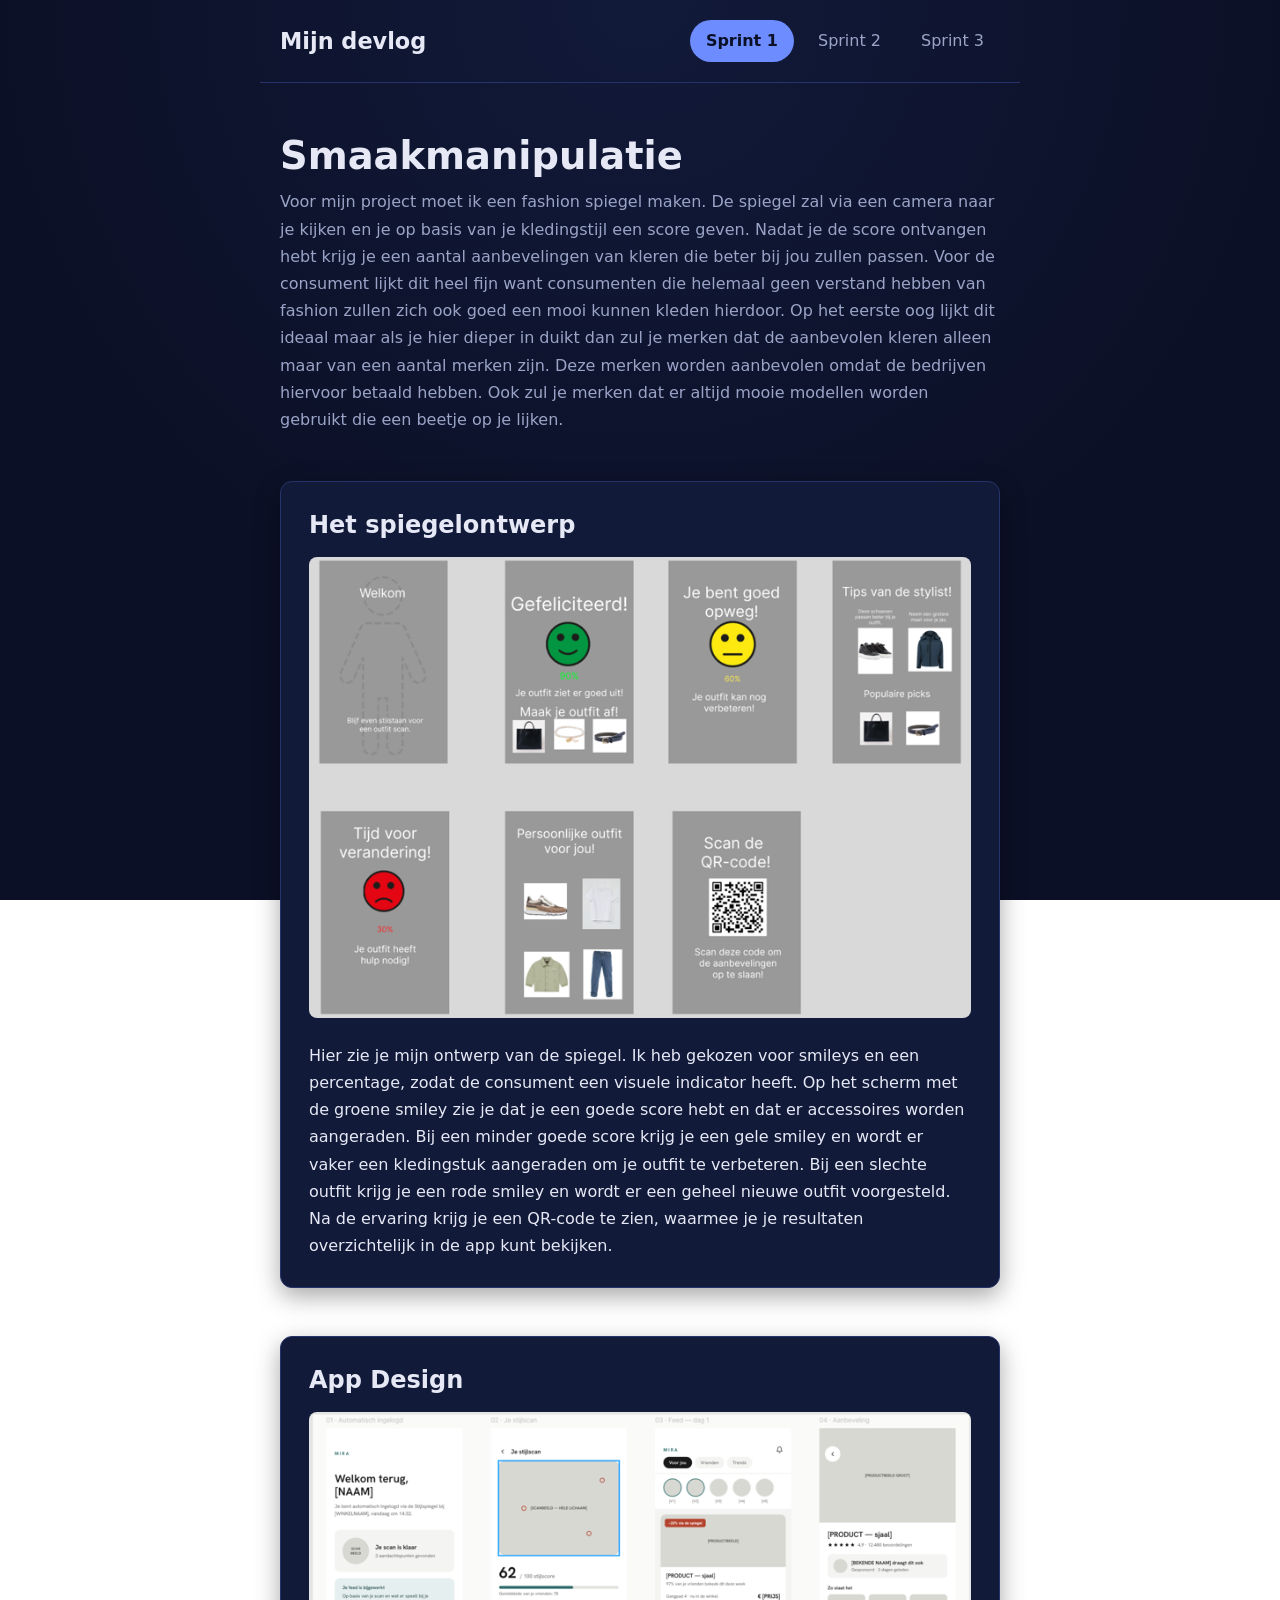
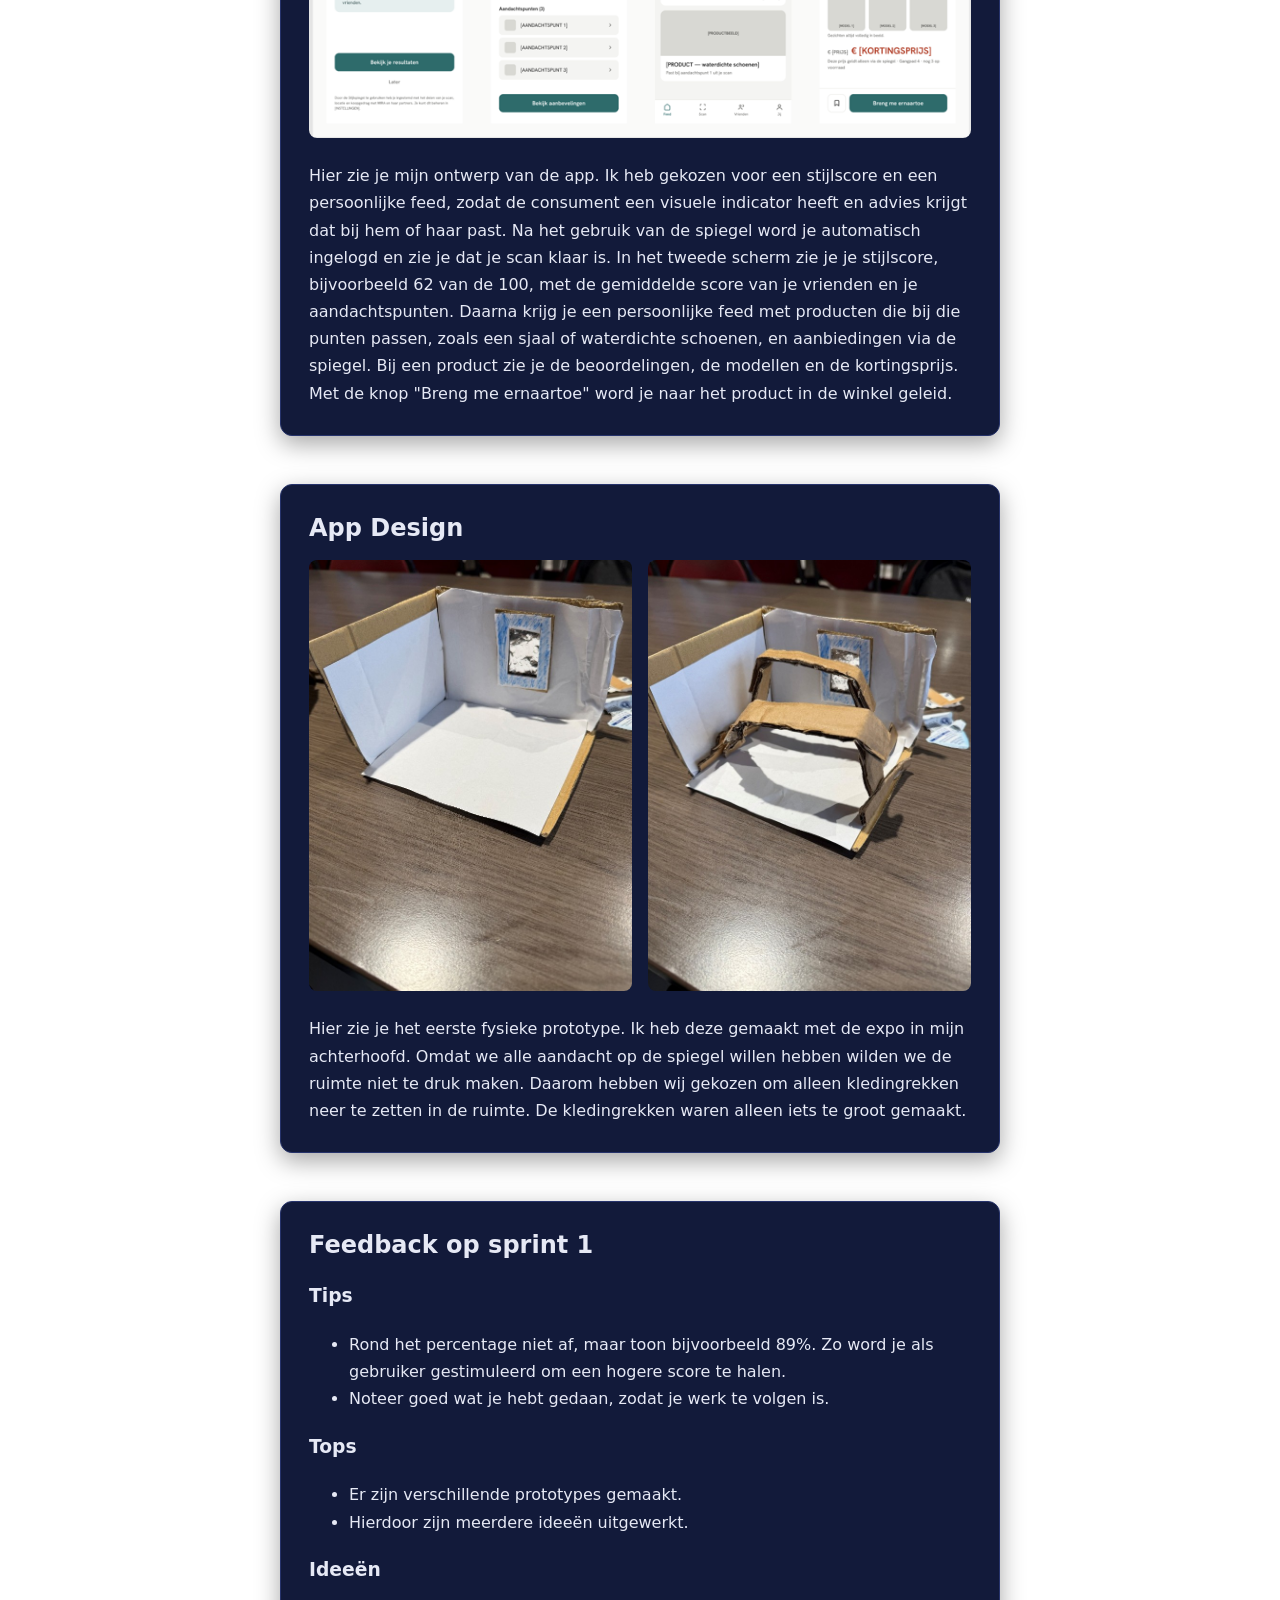
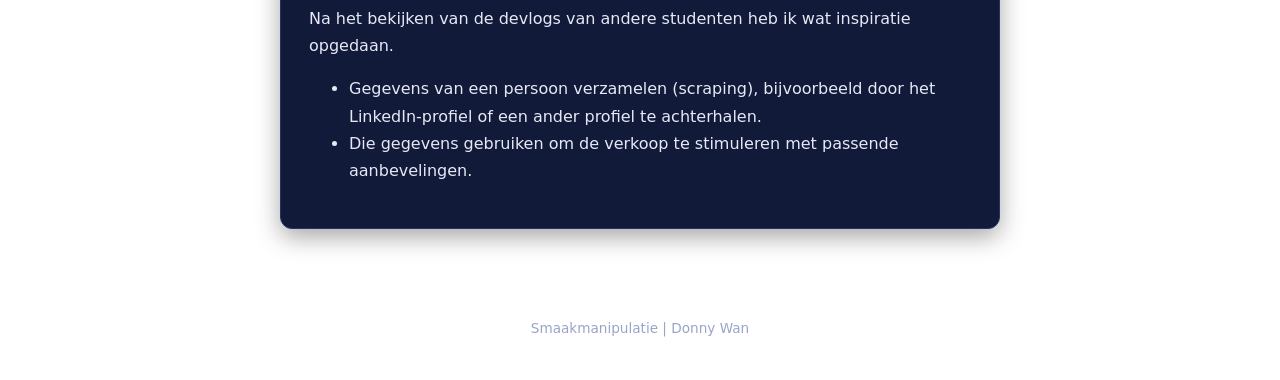
==== commit 748e7132: "Add link to Sprint 3 in navigation" ====
--- a/index.html
+++ b/index.html
@@ -12,6 +12,7 @@
   <nav class="tabs">
     <a href="index.html" class="active">Sprint 1</a>
     <a href="sprint2.html">Sprint 2</a>
+    <a href="sprint3.html">Sprint 3</a>
   </nav>
 </header>
 
